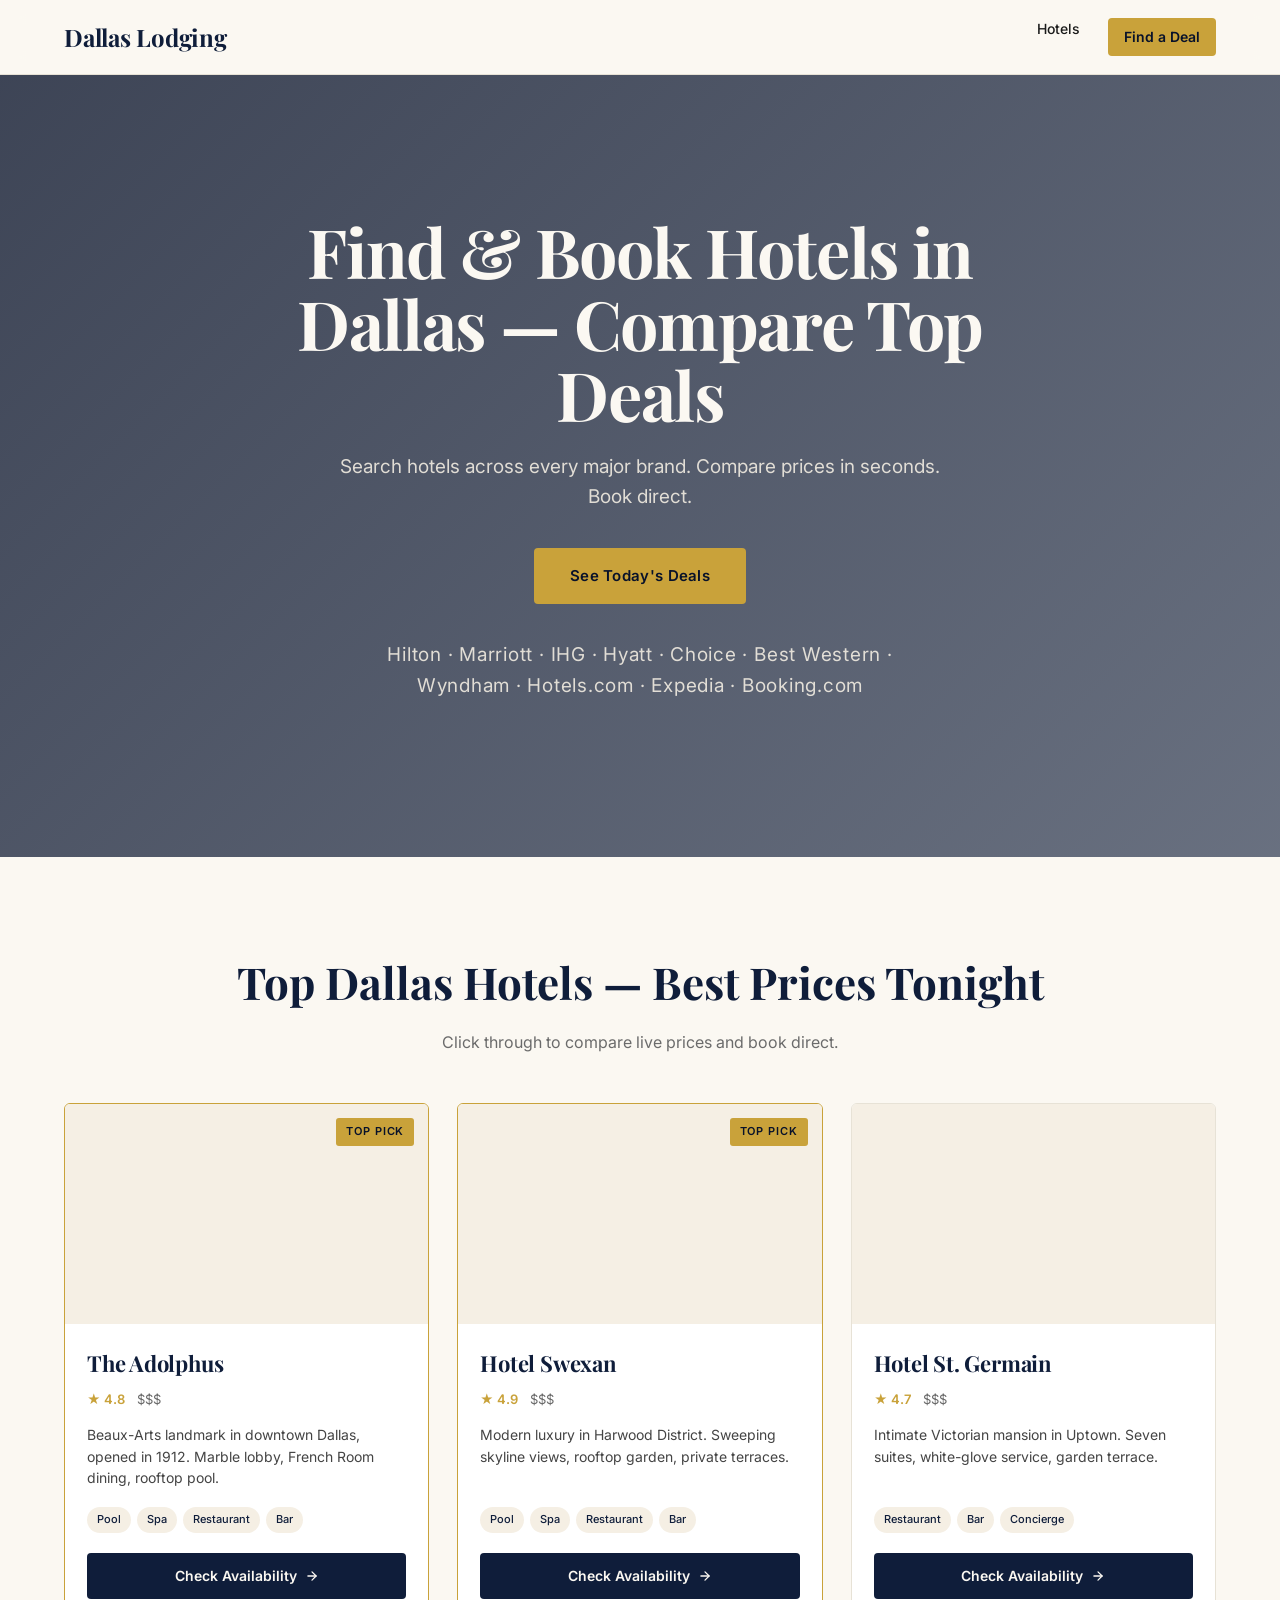
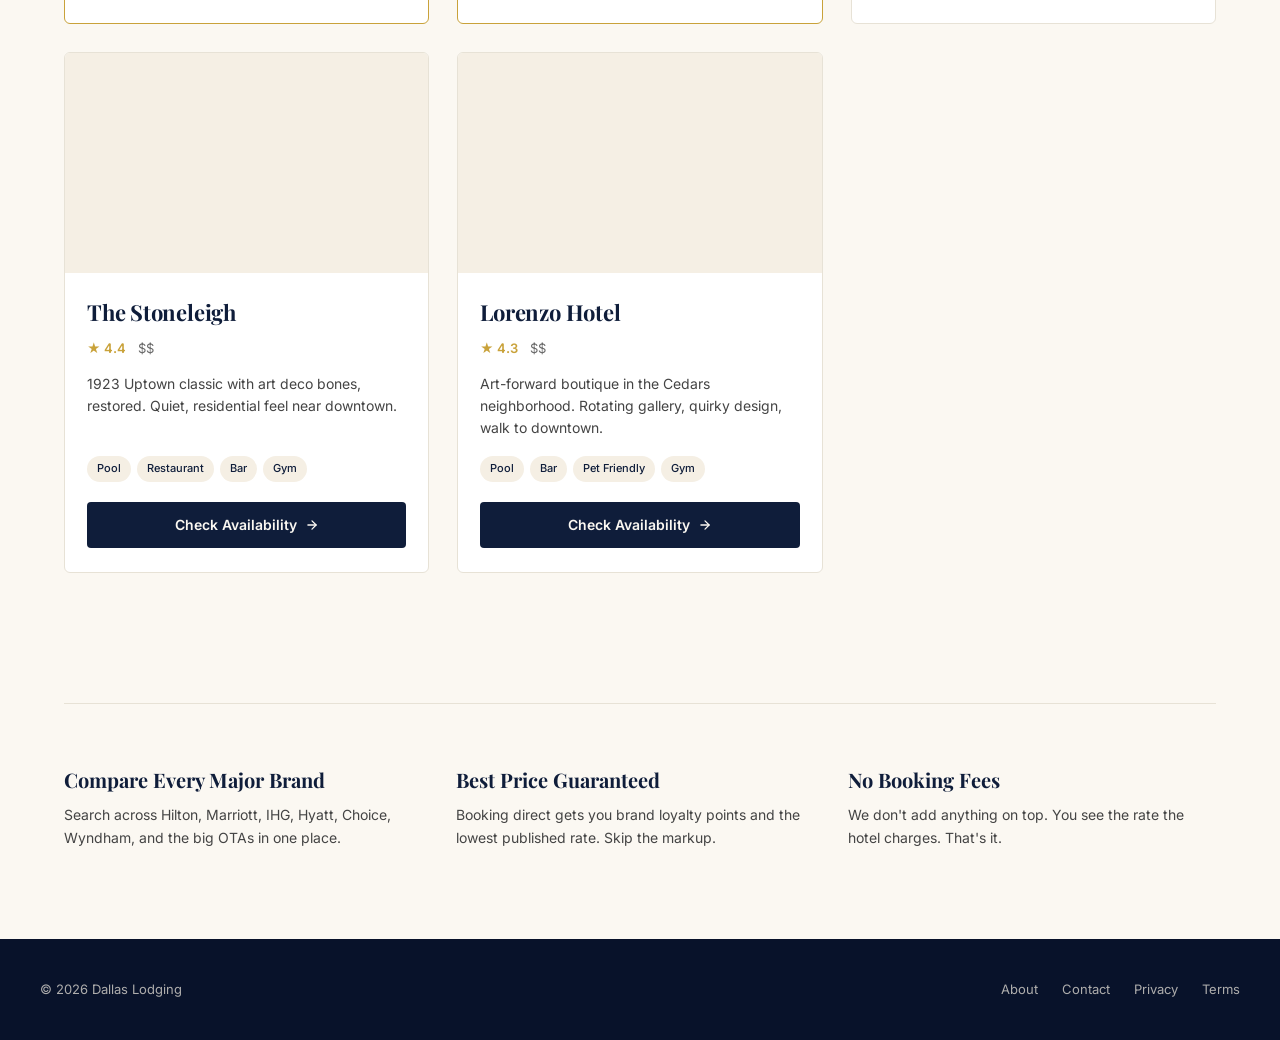
==== index.html @ 2beefe43 "Initial: dallaslodging.com static site" ====
<!DOCTYPE html>
<html lang="en">
<head>
<meta charset="UTF-8" />
<meta name="viewport" content="width=device-width, initial-scale=1.0" />
<title>Dallas Hotels — Compare Prices & Book | DallasLodging.com</title>
<meta name="description" content="Find the best hotel deals in Dallas, TX. Compare prices across Hilton, Marriott, IHG, Hotels.com, Expedia, Booking.com and more. Book direct, save more." />
<link rel="preconnect" href="https://fonts.googleapis.com" />
<link rel="preconnect" href="https://fonts.gstatic.com" crossorigin />
<link href="https://fonts.googleapis.com/css2?family=Playfair+Display:wght@500;700&family=Inter:wght@400;500;600&display=swap" rel="stylesheet" />
<link rel="stylesheet" href="/style.css" />
</head>
<body>
<header class="nav">
  <div class="nav-inner">
    <a href="/" class="brand">Dallas Lodging</a>
    <nav>
      <a href="/#hotels">Hotels</a>
      <a href="/#hotels" class="nav-cta">Find a Deal</a>
    </nav>
  </div>
</header>
<section class="hero">
  <div class="hero-inner">
    <h1>Find & Book Hotels in Dallas — Compare Top Deals</h1>
    <p>Search hotels across every major brand. Compare prices in seconds. Book direct.</p>
    <a href="#hotels" class="cta">See Today's Deals</a>
    <p class="hero-trust">Hilton · Marriott · IHG · Hyatt · Choice · Best Western · Wyndham · Hotels.com · Expedia · Booking.com</p>
  </div>
</section>
<main>
  <section class="featured" id="hotels">
    <div class="section-head">
      <h2>Top Dallas Hotels — Best Prices Tonight</h2>
      <p>Click through to compare live prices and book direct.</p>
    </div>
    <div class="hotel-grid"><article class="hotel-card premium">
  <div class="hotel-img" style="background-image:url('https://images.unsplash.com/photo-1566073771259-6a8506099945?w=800')"><div class="tier-badge">Top Pick</div></div>
  <div class="hotel-body">
    <h3 class="hotel-name">The Adolphus</h3>
    <div class="hotel-meta">
      <span class="stars">★ 4.8</span>
      <span>$$$</span>
    </div>
    <p class="hotel-desc">Beaux-Arts landmark in downtown Dallas, opened in 1912. Marble lobby, French Room dining, rooftop pool.</p>
    <div class="amenities"><span class="amenity">Pool</span><span class="amenity">Spa</span><span class="amenity">Restaurant</span><span class="amenity">Bar</span></div>
    <a class="hotel-cta" href="https://www.booking.com/searchresults.html?ss=The+Adolphus+1321+Commerce+St+Dallas+TX+75202&aid=AFFILIATE_ID_PENDING" target="_blank" rel="noopener nofollow sponsored">Check Availability <svg viewBox="0 0 24 24" fill="none" stroke="currentColor" stroke-width="2.2" stroke-linecap="round" stroke-linejoin="round" width="14" height="14"><line x1="5" y1="12" x2="19" y2="12"/><polyline points="12 5 19 12 12 19"/></svg></a>
  </div>
</article>
<article class="hotel-card premium">
  <div class="hotel-img" style="background-image:url('https://images.unsplash.com/photo-1551882547-ff40c63fe5fa?w=800')"><div class="tier-badge">Top Pick</div></div>
  <div class="hotel-body">
    <h3 class="hotel-name">Hotel Swexan</h3>
    <div class="hotel-meta">
      <span class="stars">★ 4.9</span>
      <span>$$$</span>
    </div>
    <p class="hotel-desc">Modern luxury in Harwood District. Sweeping skyline views, rooftop garden, private terraces.</p>
    <div class="amenities"><span class="amenity">Pool</span><span class="amenity">Spa</span><span class="amenity">Restaurant</span><span class="amenity">Bar</span></div>
    <a class="hotel-cta" href="https://www.booking.com/searchresults.html?ss=Hotel+Swexan+2575+McKinnon+St+Dallas+TX+75201&aid=AFFILIATE_ID_PENDING" target="_blank" rel="noopener nofollow sponsored">Check Availability <svg viewBox="0 0 24 24" fill="none" stroke="currentColor" stroke-width="2.2" stroke-linecap="round" stroke-linejoin="round" width="14" height="14"><line x1="5" y1="12" x2="19" y2="12"/><polyline points="12 5 19 12 12 19"/></svg></a>
  </div>
</article>
<article class="hotel-card ">
  <div class="hotel-img" style="background-image:url('https://images.unsplash.com/photo-1571896349842-33c89424de2d?w=800')"></div>
  <div class="hotel-body">
    <h3 class="hotel-name">Hotel St. Germain</h3>
    <div class="hotel-meta">
      <span class="stars">★ 4.7</span>
      <span>$$$</span>
    </div>
    <p class="hotel-desc">Intimate Victorian mansion in Uptown. Seven suites, white-glove service, garden terrace.</p>
    <div class="amenities"><span class="amenity">Restaurant</span><span class="amenity">Bar</span><span class="amenity">Concierge</span></div>
    <a class="hotel-cta" href="https://www.booking.com/searchresults.html?ss=Hotel+St.+Germain+2516+Maple+Ave+Dallas+TX+75201&aid=AFFILIATE_ID_PENDING" target="_blank" rel="noopener nofollow sponsored">Check Availability <svg viewBox="0 0 24 24" fill="none" stroke="currentColor" stroke-width="2.2" stroke-linecap="round" stroke-linejoin="round" width="14" height="14"><line x1="5" y1="12" x2="19" y2="12"/><polyline points="12 5 19 12 12 19"/></svg></a>
  </div>
</article>
<article class="hotel-card ">
  <div class="hotel-img" style="background-image:url('https://images.unsplash.com/photo-1582719508461-905c673771fd?w=800')"></div>
  <div class="hotel-body">
    <h3 class="hotel-name">The Stoneleigh</h3>
    <div class="hotel-meta">
      <span class="stars">★ 4.4</span>
      <span>$$</span>
    </div>
    <p class="hotel-desc">1923 Uptown classic with art deco bones, restored. Quiet, residential feel near downtown.</p>
    <div class="amenities"><span class="amenity">Pool</span><span class="amenity">Restaurant</span><span class="amenity">Bar</span><span class="amenity">Gym</span></div>
    <a class="hotel-cta" href="https://www.booking.com/searchresults.html?ss=The+Stoneleigh+2927+Maple+Ave+Dallas+TX+75201&aid=AFFILIATE_ID_PENDING" target="_blank" rel="noopener nofollow sponsored">Check Availability <svg viewBox="0 0 24 24" fill="none" stroke="currentColor" stroke-width="2.2" stroke-linecap="round" stroke-linejoin="round" width="14" height="14"><line x1="5" y1="12" x2="19" y2="12"/><polyline points="12 5 19 12 12 19"/></svg></a>
  </div>
</article>
<article class="hotel-card ">
  <div class="hotel-img" style="background-image:url('https://images.unsplash.com/photo-1611892440504-42a792e24d32?w=800')"></div>
  <div class="hotel-body">
    <h3 class="hotel-name">Lorenzo Hotel</h3>
    <div class="hotel-meta">
      <span class="stars">★ 4.3</span>
      <span>$$</span>
    </div>
    <p class="hotel-desc">Art-forward boutique in the Cedars neighborhood. Rotating gallery, quirky design, walk to downtown.</p>
    <div class="amenities"><span class="amenity">Pool</span><span class="amenity">Bar</span><span class="amenity">Pet Friendly</span><span class="amenity">Gym</span></div>
    <a class="hotel-cta" href="https://www.booking.com/searchresults.html?ss=Lorenzo+Hotel+1011+S+Akard+St+Dallas+TX+75215&aid=AFFILIATE_ID_PENDING" target="_blank" rel="noopener nofollow sponsored">Check Availability <svg viewBox="0 0 24 24" fill="none" stroke="currentColor" stroke-width="2.2" stroke-linecap="round" stroke-linejoin="round" width="14" height="14"><line x1="5" y1="12" x2="19" y2="12"/><polyline points="12 5 19 12 12 19"/></svg></a>
  </div>
</article></div>
  </section>
  <section class="why">
    <div class="why-grid">
      <div class="why-card"><h3>Compare Every Major Brand</h3><p>Search across Hilton, Marriott, IHG, Hyatt, Choice, Wyndham, and the big OTAs in one place.</p></div>
      <div class="why-card"><h3>Best Price Guaranteed</h3><p>Booking direct gets you brand loyalty points and the lowest published rate. Skip the markup.</p></div>
      <div class="why-card"><h3>No Booking Fees</h3><p>We don't add anything on top. You see the rate the hotel charges. That's it.</p></div>
    </div>
  </section>
</main>
<footer>
  <div class="footer-inner">
    <p>&copy; 2026 Dallas Lodging</p>
    <div class="footer-links">
      <a href="/about">About</a>
      <a href="/contact">Contact</a>
      <a href="/privacy">Privacy</a>
      <a href="/terms">Terms</a>
    </div>
  </div>
</footer>
</body></html>
---- style.css ----
:root {
  --navy: #0f1d3a;
  --navy-deep: #08122a;
  --sand: #f5efe4;
  --cream: #fbf8f2;
  --gold: #c9a23a;
  --gold-soft: #d9b658;
  --ink: #1a1a1a;
  --muted: #6b6b6b;
  --line: #e7e2d6;
}

* { box-sizing: border-box; margin: 0; padding: 0; }

html, body {
  font-family: 'Inter', -apple-system, BlinkMacSystemFont, sans-serif;
  color: var(--ink);
  background: var(--cream);
  line-height: 1.6;
  -webkit-font-smoothing: antialiased;
}

a { color: inherit; text-decoration: none; }

.nav {
  position: sticky;
  top: 0;
  z-index: 50;
  background: rgba(251, 248, 242, 0.85);
  backdrop-filter: saturate(160%) blur(12px);
  border-bottom: 1px solid var(--line);
}
.nav-inner {
  max-width: 1200px;
  margin: 0 auto;
  padding: 18px 24px;
  display: flex;
  justify-content: space-between;
  align-items: center;
}
.brand {
  font-family: 'Playfair Display', serif;
  font-size: 24px;
  font-weight: 700;
  color: var(--navy);
  letter-spacing: -0.01em;
}
.nav nav { display: flex; gap: 28px; font-size: 14px; font-weight: 500; }
.nav nav a { color: var(--ink); }
.nav nav a:hover { color: var(--navy); }

.hero {
  background:
    linear-gradient(135deg, rgba(8,18,42,0.78), rgba(15,29,58,0.62)),
    url('https://images.unsplash.com/photo-1564501049412-61c2a3083791?w=2000&q=80') center/cover;
  color: var(--cream);
  padding: 140px 24px 120px;
  text-align: center;
}
.hero-inner { max-width: 820px; margin: 0 auto; }
.hero h1 {
  font-family: 'Playfair Display', serif;
  font-size: clamp(38px, 6vw, 68px);
  font-weight: 700;
  line-height: 1.05;
  letter-spacing: -0.02em;
  margin-bottom: 22px;
}
.hero p {
  font-size: clamp(16px, 1.6vw, 19px);
  color: rgba(245, 239, 228, 0.88);
  margin-bottom: 36px;
  max-width: 600px;
  margin-left: auto;
  margin-right: auto;
}
.cta {
  display: inline-block;
  background: var(--gold);
  color: var(--navy-deep);
  font-weight: 600;
  font-size: 15px;
  letter-spacing: 0.02em;
  padding: 16px 36px;
  border-radius: 4px;
  transition: background 0.2s, transform 0.1s;
}
.cta:hover { background: var(--gold-soft); transform: translateY(-1px); }

.hero-trust {
  margin-top: 36px;
  font-size: 12px;
  color: rgba(245, 239, 228, 0.62);
  letter-spacing: 0.04em;
}

.nav-cta {
  background: var(--gold);
  color: var(--navy-deep) !important;
  padding: 8px 16px;
  border-radius: 4px;
  font-weight: 600;
}
.nav-cta:hover { background: var(--gold-soft); }

.why {
  padding: 30px 0 90px;
}
.why-grid {
  display: grid;
  grid-template-columns: repeat(auto-fit, minmax(260px, 1fr));
  gap: 24px;
  border-top: 1px solid var(--line);
  padding-top: 60px;
}
.why-card h3 {
  font-family: 'Playfair Display', serif;
  font-size: 20px;
  font-weight: 700;
  color: var(--navy);
  margin-bottom: 8px;
}
.why-card p { color: #444; font-size: 14px; line-height: 1.6; }

main { max-width: 1200px; margin: 0 auto; padding: 0 24px; }

.section-head { text-align: center; padding: 90px 0 48px; }
.section-head h2 {
  font-family: 'Playfair Display', serif;
  font-size: clamp(30px, 4vw, 44px);
  font-weight: 700;
  color: var(--navy);
  margin-bottom: 12px;
}
.section-head p { color: var(--muted); font-size: 16px; }

.hotel-grid {
  display: grid;
  grid-template-columns: repeat(auto-fill, minmax(320px, 1fr));
  gap: 28px;
  padding-bottom: 100px;
}

.hotel-card {
  background: #fff;
  border: 1px solid var(--line);
  border-radius: 6px;
  overflow: hidden;
  display: flex;
  flex-direction: column;
  transition: transform 0.2s, box-shadow 0.2s;
}
.hotel-card:hover {
  transform: translateY(-3px);
  box-shadow: 0 12px 28px rgba(15, 29, 58, 0.10);
}
.hotel-card.premium { border-color: var(--gold); border-width: 1.5px; }

.hotel-img {
  position: relative;
  width: 100%;
  height: 220px;
  background: var(--sand) center/cover;
}
.tier-badge {
  position: absolute;
  top: 14px;
  right: 14px;
  background: var(--gold);
  color: var(--navy-deep);
  font-size: 11px;
  font-weight: 600;
  text-transform: uppercase;
  letter-spacing: 0.08em;
  padding: 5px 10px;
  border-radius: 3px;
}

.hotel-body { padding: 22px 22px 24px; display: flex; flex-direction: column; flex: 1; }
.hotel-name {
  font-family: 'Playfair Display', serif;
  font-size: 22px;
  font-weight: 700;
  color: var(--navy);
  margin-bottom: 8px;
  letter-spacing: -0.01em;
}
.hotel-meta {
  display: flex;
  align-items: center;
  gap: 12px;
  color: var(--muted);
  font-size: 13px;
  margin-bottom: 14px;
}
.stars { color: var(--gold); font-weight: 600; }
.hotel-desc {
  color: #444;
  font-size: 14px;
  line-height: 1.55;
  margin-bottom: 18px;
  flex: 1;
}
.amenities {
  display: flex;
  flex-wrap: wrap;
  gap: 6px;
  margin-bottom: 20px;
}
.amenity {
  background: var(--sand);
  color: var(--navy);
  font-size: 11px;
  padding: 4px 10px;
  border-radius: 100px;
  font-weight: 500;
}
.hotel-cta {
  display: inline-flex;
  align-items: center;
  justify-content: center;
  gap: 8px;
  background: var(--navy);
  color: var(--cream);
  font-weight: 600;
  font-size: 14px;
  padding: 12px 18px;
  border-radius: 4px;
  transition: background 0.2s;
}
.hotel-cta:hover { background: var(--navy-deep); }
.hotel-cta svg { width: 14px; height: 14px; }

.empty {
  text-align: center;
  padding: 60px 0 120px;
  color: var(--muted);
}

footer {
  background: var(--navy-deep);
  color: rgba(245, 239, 228, 0.7);
  padding: 40px 24px;
  font-size: 13px;
}
.footer-inner {
  max-width: 1200px;
  margin: 0 auto;
  display: flex;
  justify-content: space-between;
  align-items: center;
  flex-wrap: wrap;
  gap: 16px;
}
.footer-links { display: flex; gap: 24px; }
.footer-links a:hover { color: var(--gold); }

.prose {
  max-width: 740px;
  margin: 0 auto;
  padding: 80px 24px 100px;
}
.prose h1 {
  font-family: 'Playfair Display', serif;
  font-size: clamp(36px, 5vw, 52px);
  font-weight: 700;
  color: var(--navy);
  letter-spacing: -0.02em;
  margin-bottom: 8px;
}
.prose h2 {
  font-family: 'Playfair Display', serif;
  font-size: 24px;
  font-weight: 700;
  color: var(--navy);
  margin-top: 36px;
  margin-bottom: 12px;
}
.prose h3 {
  font-size: 18px;
  font-weight: 600;
  color: var(--navy);
  margin-bottom: 8px;
}
.prose p { margin-bottom: 16px; color: #2a2a2a; font-size: 16px; }
.prose .lead { font-size: 19px; color: #444; margin-bottom: 24px; }
.prose .muted { color: var(--muted); font-size: 14px; margin-bottom: 28px; }
.prose ul { margin: 0 0 16px 22px; }
.prose li { margin-bottom: 6px; color: #2a2a2a; }
.prose a { color: var(--navy); text-decoration: underline; text-underline-offset: 3px; }
.prose a:hover { color: var(--gold); }
.prose .back { margin-top: 48px; font-weight: 500; }
.prose .back a { text-decoration: none; }

.tiers {
  display: grid;
  grid-template-columns: repeat(auto-fit, minmax(260px, 1fr));
  gap: 20px;
  margin: 28px 0 36px;
}
.tier-card {
  background: #fff;
  border: 1px solid var(--line);
  border-radius: 6px;
  padding: 28px 24px 24px;
  position: relative;
}
.tier-card.featured { border-color: var(--gold); border-width: 1.5px; }
.tier-flag {
  position: absolute;
  top: -12px;
  right: 16px;
  background: var(--gold);
  color: var(--navy-deep);
  font-size: 11px;
  font-weight: 600;
  text-transform: uppercase;
  letter-spacing: 0.08em;
  padding: 5px 10px;
  border-radius: 3px;
}
.tier-card .price {
  font-family: 'Playfair Display', serif;
  font-size: 36px;
  color: var(--navy);
  margin: 8px 0 16px;
}
.tier-card .price span { font-family: 'Inter', sans-serif; font-size: 14px; color: var(--muted); }
.tier-card ul { list-style: none; margin: 0; padding: 0; }
.tier-card li { padding: 6px 0; font-size: 14px; border-bottom: 1px solid var(--line); }
.tier-card li:last-child { border-bottom: none; }

@media (max-width: 600px) {
  .hero { padding: 100px 20px 80px; }
  .nav nav { gap: 16px; }
  .section-head { padding: 60px 0 32px; }
  .prose { padding: 60px 20px 80px; }
}
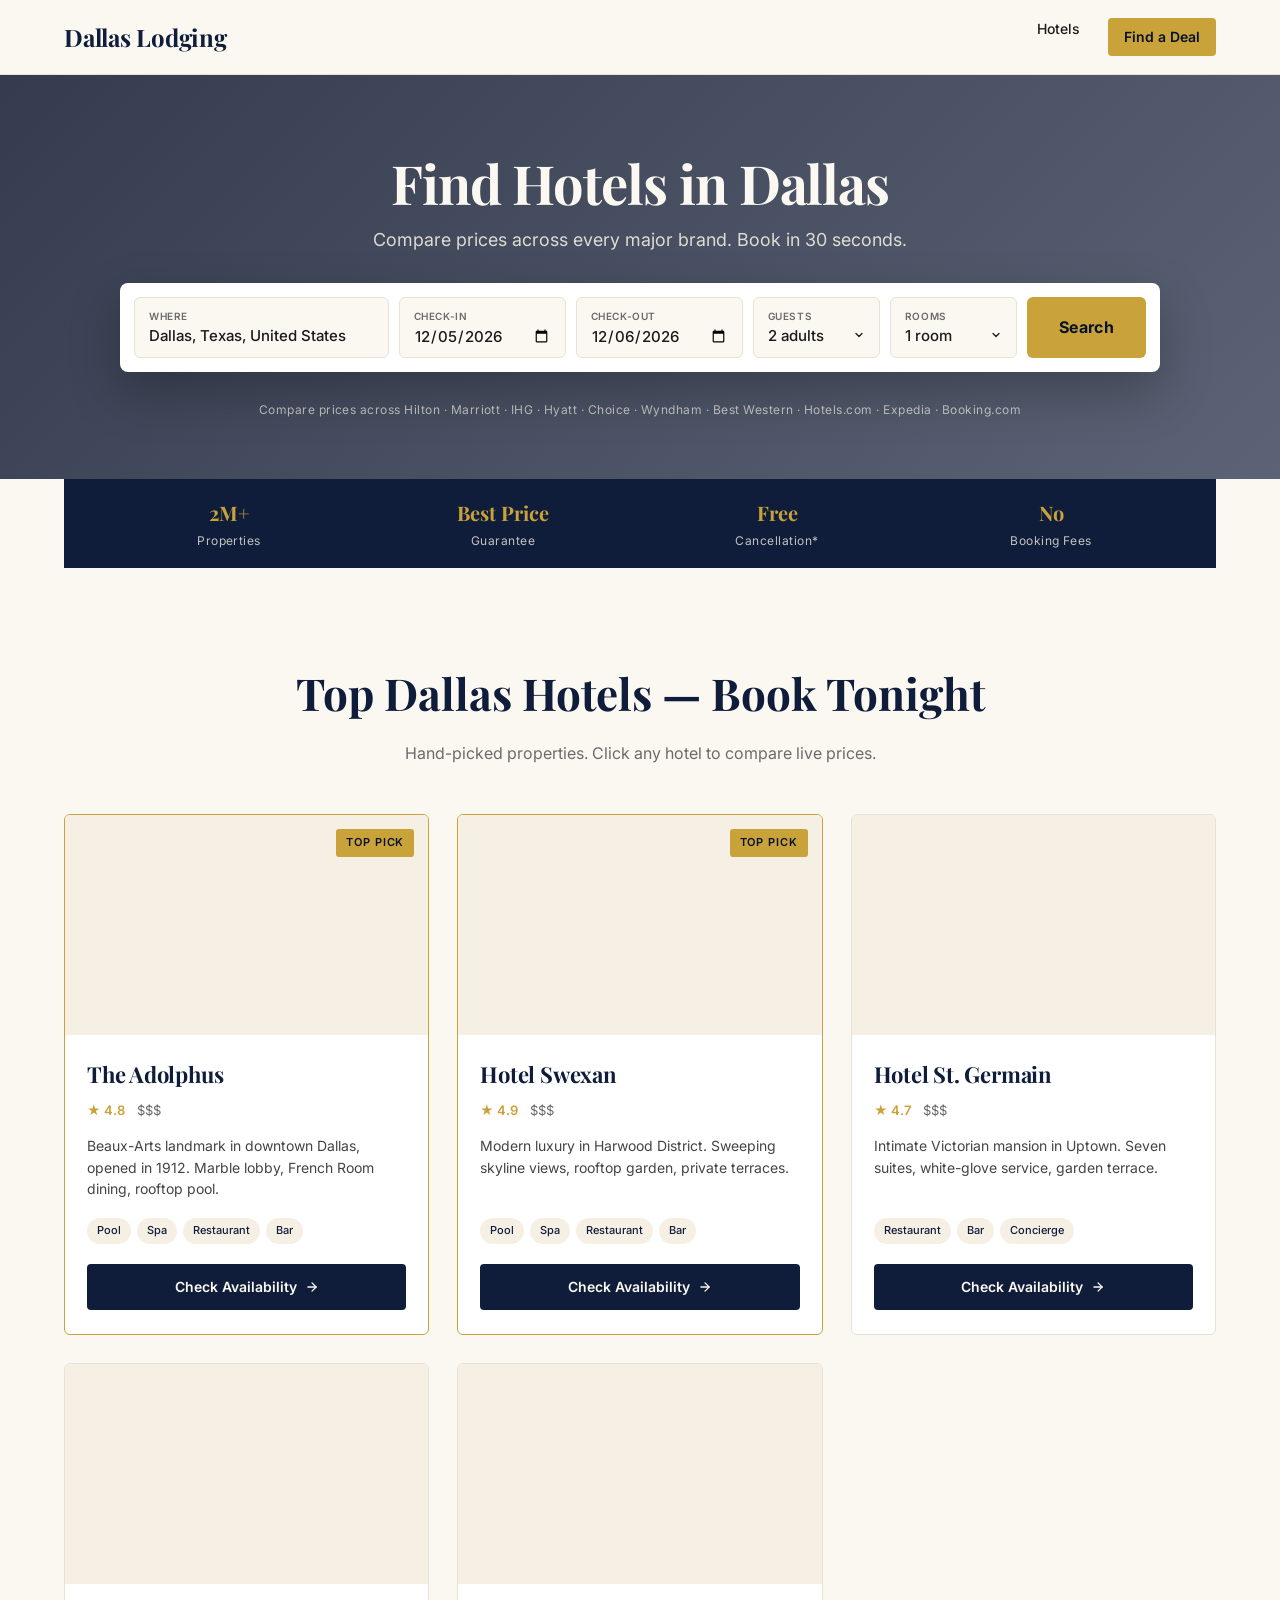
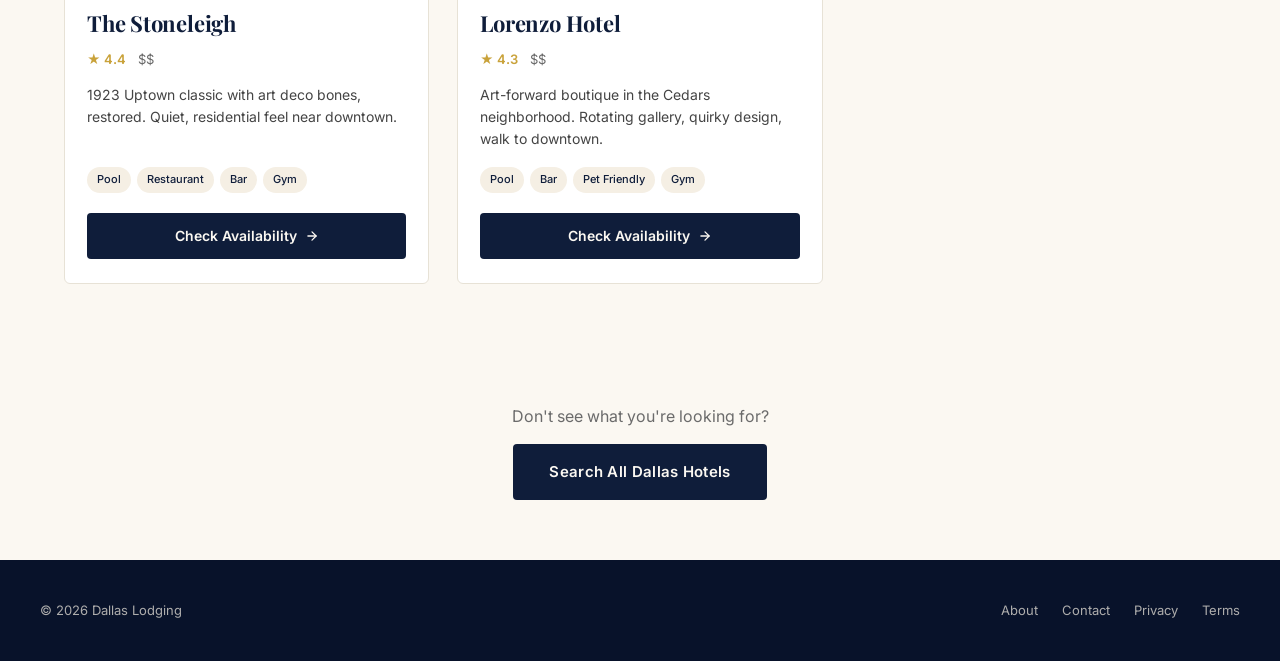
==== commit 224c0de0: "Add search form above the fold + value strip" ====
--- a/index.html
+++ b/index.html
@@ -22,17 +22,63 @@
 </header>
 <section class="hero">
   <div class="hero-inner">
-    <h1>Find & Book Hotels in Dallas — Compare Top Deals</h1>
-    <p>Search hotels across every major brand. Compare prices in seconds. Book direct.</p>
-    <a href="#hotels" class="cta">See Today's Deals</a>
-    <p class="hero-trust">Hilton · Marriott · IHG · Hyatt · Choice · Best Western · Wyndham · Hotels.com · Expedia · Booking.com</p>
+    <h1>Find Hotels in Dallas</h1>
+    <p class="hero-sub">Compare prices across every major brand. Book in 30 seconds.</p>
+    <form class="search-form" id="search-form" action="https://www.booking.com/searchresults.html" method="get" target="_blank">
+      <div class="search-row">
+        <label class="search-field">
+          <span class="search-label">Where</span>
+          <input type="text" name="ss" value="Dallas, Texas, United States" required autocomplete="off" />
+        </label>
+        <label class="search-field">
+          <span class="search-label">Check-in</span>
+          <input type="date" name="checkin" id="checkin" required />
+        </label>
+        <label class="search-field">
+          <span class="search-label">Check-out</span>
+          <input type="date" name="checkout" id="checkout" required />
+        </label>
+        <label class="search-field search-field-narrow">
+          <span class="search-label">Guests</span>
+          <select name="group_adults">
+            <option value="1">1 adult</option>
+            <option value="2" selected>2 adults</option>
+            <option value="3">3 adults</option>
+            <option value="4">4 adults</option>
+            <option value="5">5 adults</option>
+            <option value="6">6 adults</option>
+          </select>
+        </label>
+        <label class="search-field search-field-narrow">
+          <span class="search-label">Rooms</span>
+          <select name="no_rooms">
+            <option value="1" selected>1 room</option>
+            <option value="2">2 rooms</option>
+            <option value="3">3 rooms</option>
+            <option value="4">4 rooms</option>
+          </select>
+        </label>
+        <button type="submit" class="search-btn">Search</button>
+      </div>
+      <input type="hidden" name="group_children" value="0" />
+      <input type="hidden" name="aid" value="AFFILIATE_ID_PENDING" />
+    </form>
+    <p class="hero-trust">Compare prices across Hilton · Marriott · IHG · Hyatt · Choice · Wyndham · Best Western · Hotels.com · Expedia · Booking.com</p>
   </div>
 </section>
 <main>
+  <section class="value-strip">
+    <div class="value-strip-inner">
+      <div class="value-item"><span class="value-num">2M+</span><span>Properties</span></div>
+      <div class="value-item"><span class="value-num">Best Price</span><span>Guarantee</span></div>
+      <div class="value-item"><span class="value-num">Free</span><span>Cancellation*</span></div>
+      <div class="value-item"><span class="value-num">No</span><span>Booking Fees</span></div>
+    </div>
+  </section>
   <section class="featured" id="hotels">
     <div class="section-head">
-      <h2>Top Dallas Hotels — Best Prices Tonight</h2>
-      <p>Click through to compare live prices and book direct.</p>
+      <h2>Top Dallas Hotels — Book Tonight</h2>
+      <p>Hand-picked properties. Click any hotel to compare live prices.</p>
     </div>
     <div class="hotel-grid"><article class="hotel-card premium">
   <div class="hotel-img" style="background-image:url('https://images.unsplash.com/photo-1566073771259-6a8506099945?w=800')"><div class="tier-badge">Top Pick</div></div>
@@ -99,15 +145,32 @@
     <a class="hotel-cta" href="https://www.booking.com/searchresults.html?ss=Lorenzo+Hotel+1011+S+Akard+St+Dallas+TX+75215&aid=AFFILIATE_ID_PENDING" target="_blank" rel="noopener nofollow sponsored">Check Availability <svg viewBox="0 0 24 24" fill="none" stroke="currentColor" stroke-width="2.2" stroke-linecap="round" stroke-linejoin="round" width="14" height="14"><line x1="5" y1="12" x2="19" y2="12"/><polyline points="12 5 19 12 12 19"/></svg></a>
   </div>
 </article></div>
-  </section>
-  <section class="why">
-    <div class="why-grid">
-      <div class="why-card"><h3>Compare Every Major Brand</h3><p>Search across Hilton, Marriott, IHG, Hyatt, Choice, Wyndham, and the big OTAs in one place.</p></div>
-      <div class="why-card"><h3>Best Price Guaranteed</h3><p>Booking direct gets you brand loyalty points and the lowest published rate. Skip the markup.</p></div>
-      <div class="why-card"><h3>No Booking Fees</h3><p>We don't add anything on top. You see the rate the hotel charges. That's it.</p></div>
+    <div class="below-grid-cta">
+      <p>Don't see what you're looking for?</p>
+      <a href="#search-form" class="cta cta-secondary" onclick="document.getElementById('search-form').scrollIntoView({behavior:'smooth',block:'center'});document.querySelector('input[name=ss]').focus();return false;">Search All Dallas Hotels</a>
     </div>
   </section>
 </main>
+<script>
+  (function () {
+    const pad = (n) => String(n).padStart(2, '0');
+    const fmt = (d) => d.getFullYear() + '-' + pad(d.getMonth() + 1) + '-' + pad(d.getDate());
+    const today = new Date();
+    const tomorrow = new Date(today.getTime() + 86400000);
+    const ci = document.getElementById('checkin');
+    const co = document.getElementById('checkout');
+    ci.value = fmt(today);
+    ci.min = fmt(today);
+    co.value = fmt(tomorrow);
+    co.min = fmt(tomorrow);
+    ci.addEventListener('change', () => {
+      const next = new Date(ci.value);
+      next.setDate(next.getDate() + 1);
+      co.min = fmt(next);
+      if (new Date(co.value) <= new Date(ci.value)) co.value = fmt(next);
+    });
+  })();
+</script>
 <footer>
   <div class="footer-inner">
     <p>&copy; 2026 Dallas Lodging</p>
--- a/style.css
+++ b/style.css
@@ -51,29 +51,104 @@
 
 .hero {
   background:
-    linear-gradient(135deg, rgba(8,18,42,0.78), rgba(15,29,58,0.62)),
+    linear-gradient(135deg, rgba(8,18,42,0.82), rgba(15,29,58,0.68)),
     url('https://images.unsplash.com/photo-1564501049412-61c2a3083791?w=2000&q=80') center/cover;
   color: var(--cream);
-  padding: 140px 24px 120px;
+  padding: 80px 24px 60px;
   text-align: center;
 }
-.hero-inner { max-width: 820px; margin: 0 auto; }
+.hero-inner { max-width: 1080px; margin: 0 auto; }
 .hero h1 {
   font-family: 'Playfair Display', serif;
-  font-size: clamp(38px, 6vw, 68px);
+  font-size: clamp(34px, 5vw, 54px);
   font-weight: 700;
   line-height: 1.05;
   letter-spacing: -0.02em;
-  margin-bottom: 22px;
-}
-.hero p {
-  font-size: clamp(16px, 1.6vw, 19px);
+  margin-bottom: 14px;
+}
+.hero-sub {
+  font-size: clamp(15px, 1.4vw, 18px);
   color: rgba(245, 239, 228, 0.88);
-  margin-bottom: 36px;
+  margin-bottom: 28px;
   max-width: 600px;
   margin-left: auto;
   margin-right: auto;
 }
+
+.search-form {
+  background: #fff;
+  border-radius: 8px;
+  padding: 14px;
+  box-shadow: 0 20px 50px rgba(0,0,0,0.25);
+  text-align: left;
+  max-width: 1040px;
+  margin: 0 auto;
+}
+.search-row {
+  display: grid;
+  grid-template-columns: 2fr 1.2fr 1.2fr 1fr 1fr auto;
+  gap: 10px;
+  align-items: stretch;
+}
+.search-field {
+  display: flex;
+  flex-direction: column;
+  background: var(--cream);
+  border: 1px solid var(--line);
+  border-radius: 6px;
+  padding: 10px 14px;
+  cursor: text;
+  transition: border-color 0.15s;
+}
+.search-field:focus-within {
+  border-color: var(--navy);
+  background: #fff;
+}
+.search-label {
+  font-size: 10px;
+  font-weight: 600;
+  text-transform: uppercase;
+  letter-spacing: 0.06em;
+  color: var(--muted);
+  margin-bottom: 2px;
+}
+.search-field input,
+.search-field select {
+  border: 0;
+  background: transparent;
+  font-size: 15px;
+  font-family: inherit;
+  color: var(--ink);
+  padding: 0;
+  width: 100%;
+  outline: none;
+  appearance: none;
+  -webkit-appearance: none;
+  font-weight: 500;
+}
+.search-field select {
+  cursor: pointer;
+  background-image: url("data:image/svg+xml,%3Csvg xmlns='http://www.w3.org/2000/svg' width='12' height='12' viewBox='0 0 24 24' fill='none' stroke='%231a1a1a' stroke-width='2.5' stroke-linecap='round' stroke-linejoin='round'%3E%3Cpolyline points='6 9 12 15 18 9'%3E%3C/polyline%3E%3C/svg%3E");
+  background-repeat: no-repeat;
+  background-position: right 0 center;
+  padding-right: 18px;
+}
+.search-btn {
+  background: var(--gold);
+  color: var(--navy-deep);
+  border: 0;
+  border-radius: 6px;
+  font-family: inherit;
+  font-weight: 700;
+  font-size: 16px;
+  letter-spacing: 0.02em;
+  padding: 0 32px;
+  cursor: pointer;
+  transition: background 0.15s, transform 0.1s;
+  white-space: nowrap;
+}
+.search-btn:hover { background: var(--gold-soft); }
+.search-btn:active { transform: scale(0.98); }
 .cta {
   display: inline-block;
   background: var(--gold);
@@ -88,11 +163,55 @@
 .cta:hover { background: var(--gold-soft); transform: translateY(-1px); }
 
 .hero-trust {
-  margin-top: 36px;
+  margin-top: 28px;
   font-size: 12px;
-  color: rgba(245, 239, 228, 0.62);
+  color: rgba(245, 239, 228, 0.65);
   letter-spacing: 0.04em;
 }
+
+.value-strip {
+  background: var(--navy);
+  color: var(--cream);
+  padding: 18px 24px;
+}
+.value-strip-inner {
+  max-width: 1080px;
+  margin: 0 auto;
+  display: grid;
+  grid-template-columns: repeat(4, 1fr);
+  gap: 16px;
+  text-align: center;
+}
+.value-item {
+  display: flex;
+  flex-direction: column;
+  gap: 2px;
+}
+.value-num {
+  font-family: 'Playfair Display', serif;
+  font-size: 20px;
+  font-weight: 700;
+  color: var(--gold);
+}
+.value-item span:last-child {
+  font-size: 12px;
+  letter-spacing: 0.04em;
+  color: rgba(245, 239, 228, 0.78);
+}
+
+.below-grid-cta {
+  text-align: center;
+  padding: 20px 0 60px;
+}
+.below-grid-cta p {
+  color: var(--muted);
+  margin-bottom: 14px;
+}
+.cta-secondary {
+  background: var(--navy);
+  color: var(--cream);
+}
+.cta-secondary:hover { background: var(--navy-deep); }
 
 .nav-cta {
   background: var(--gold);
@@ -330,8 +449,23 @@
 .tier-card li { padding: 6px 0; font-size: 14px; border-bottom: 1px solid var(--line); }
 .tier-card li:last-child { border-bottom: none; }
 
+@media (max-width: 900px) {
+  .search-row {
+    grid-template-columns: 1fr 1fr;
+  }
+  .search-row > .search-field:first-child {
+    grid-column: 1 / -1;
+  }
+  .search-btn {
+    grid-column: 1 / -1;
+    padding: 16px 32px;
+  }
+  .value-strip-inner { grid-template-columns: repeat(2, 1fr); }
+}
+
 @media (max-width: 600px) {
-  .hero { padding: 100px 20px 80px; }
+  .hero { padding: 60px 16px 40px; }
+  .hero h1 { font-size: 30px; }
   .nav nav { gap: 16px; }
   .section-head { padding: 60px 0 32px; }
   .prose { padding: 60px 20px 80px; }
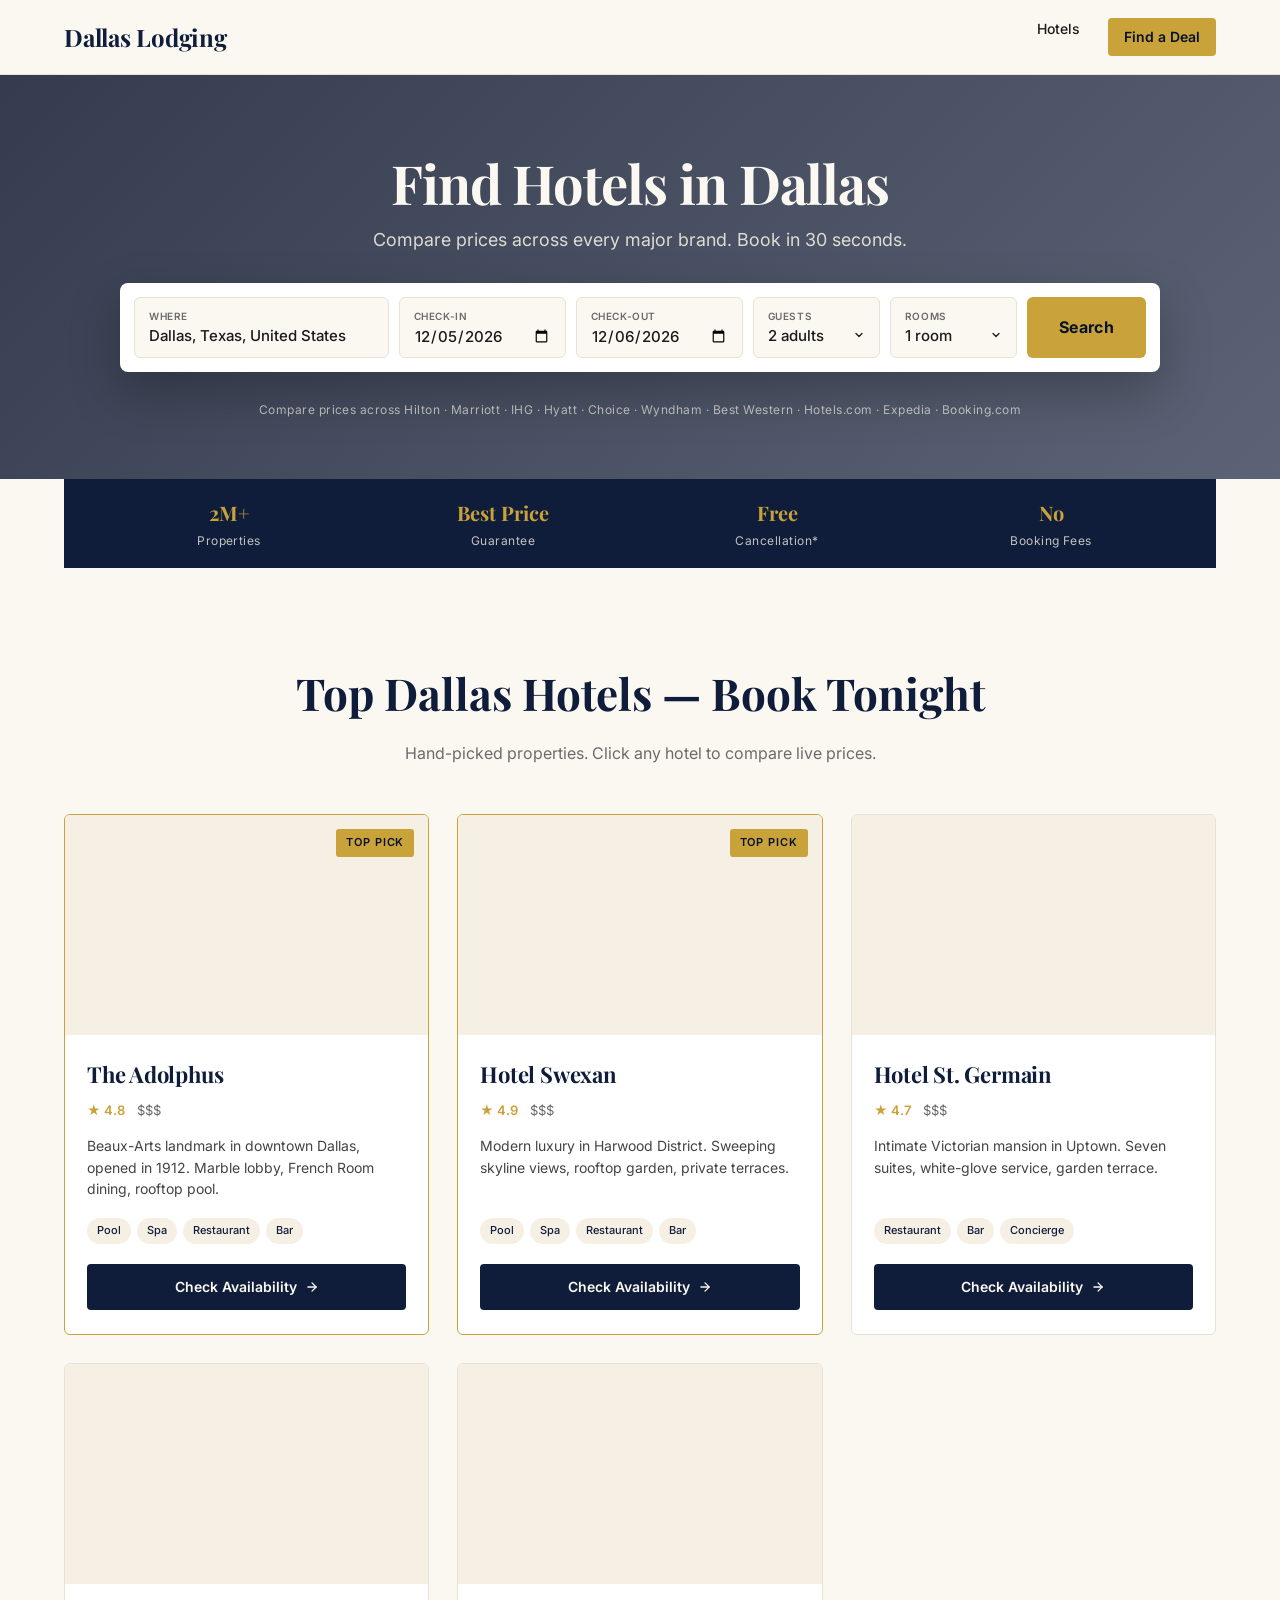
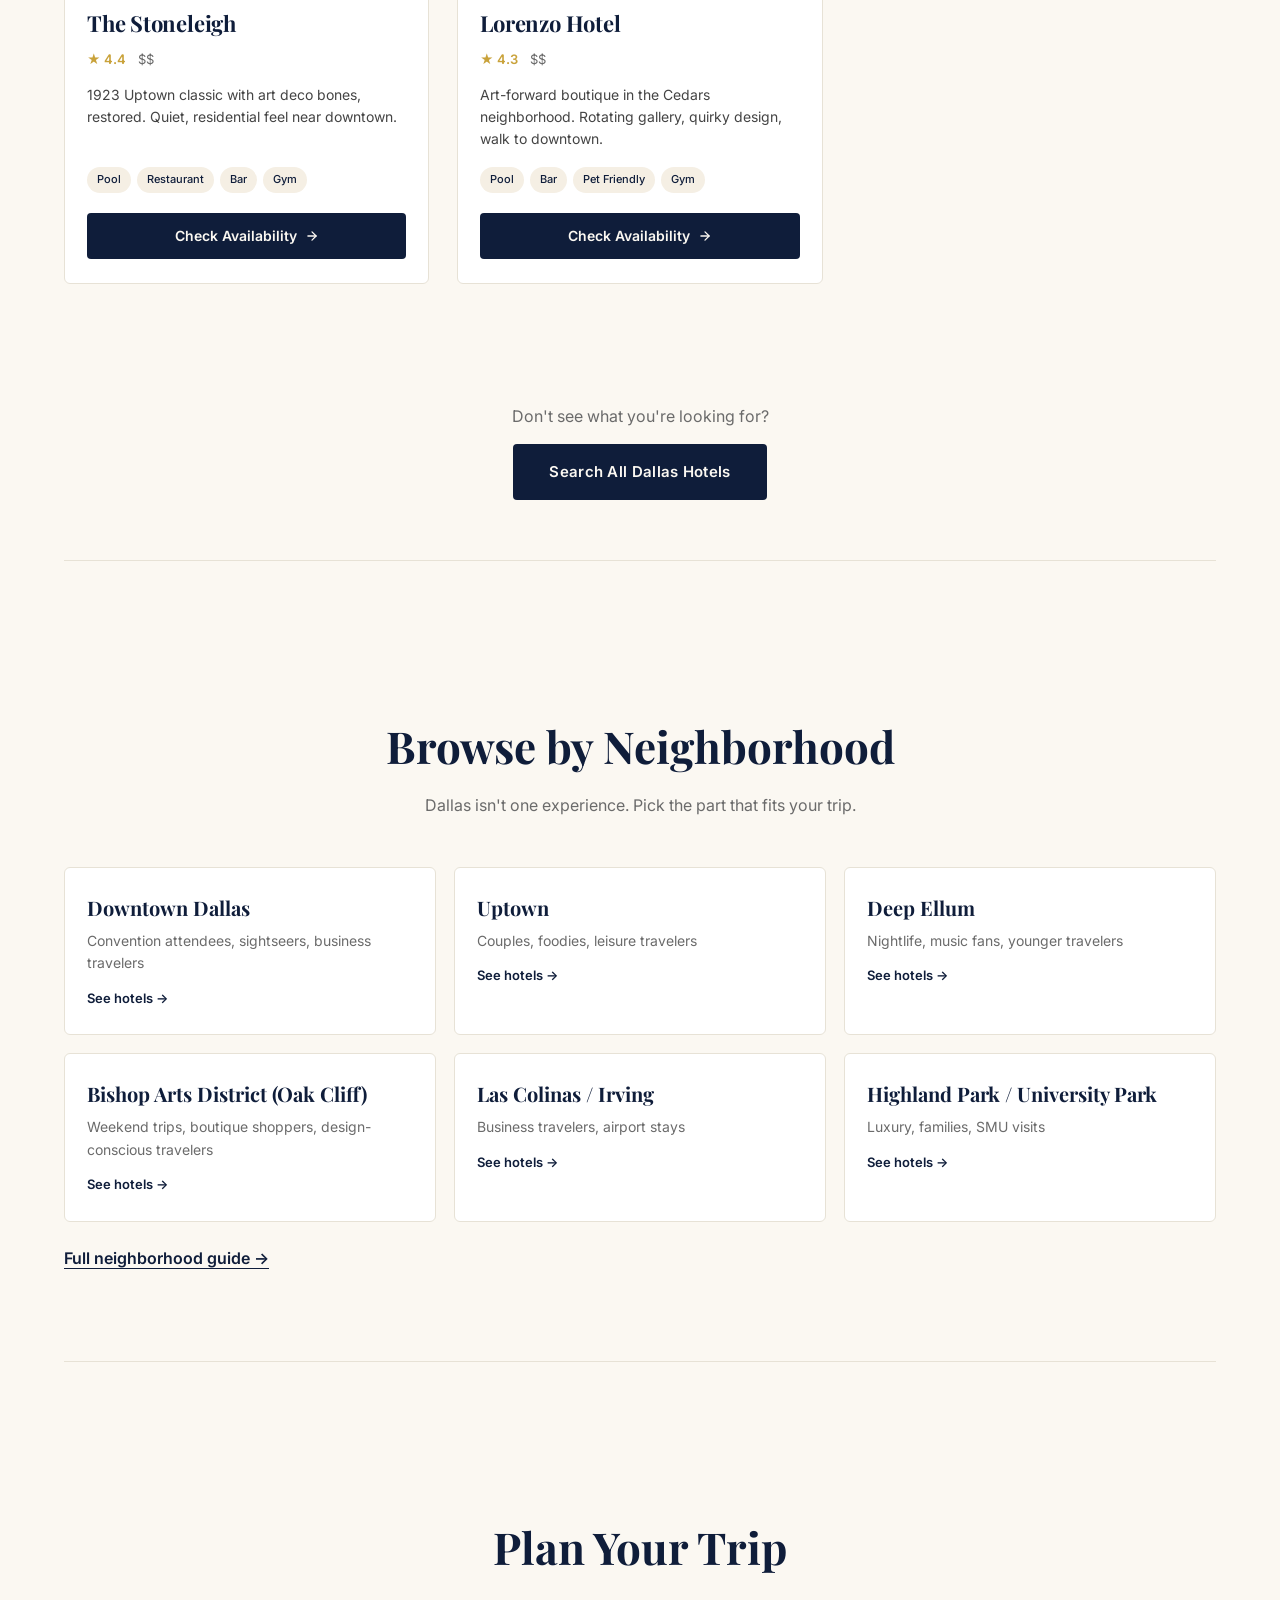
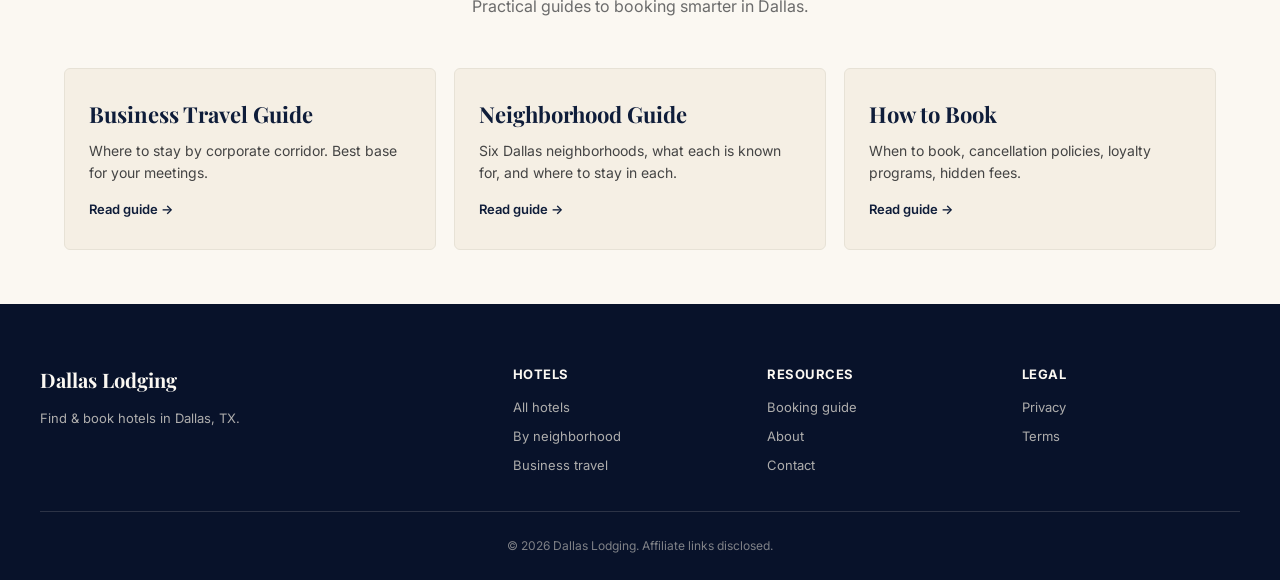
==== commit 528e1a4f: "Add neighborhoods, business travel, booking guide pages" ====
--- a/index.html
+++ b/index.html
@@ -8,15 +8,15 @@
 <link rel="preconnect" href="https://fonts.googleapis.com" />
 <link rel="preconnect" href="https://fonts.gstatic.com" crossorigin />
 <link href="https://fonts.googleapis.com/css2?family=Playfair+Display:wght@500;700&family=Inter:wght@400;500;600&display=swap" rel="stylesheet" />
-<link rel="stylesheet" href="/style.css" />
+<link rel="stylesheet" href="style.css" />
 </head>
 <body>
 <header class="nav">
   <div class="nav-inner">
-    <a href="/" class="brand">Dallas Lodging</a>
+    <a href="index.html" class="brand">Dallas Lodging</a>
     <nav>
-      <a href="/#hotels">Hotels</a>
-      <a href="/#hotels" class="nav-cta">Find a Deal</a>
+      <a href="index.html#hotels">Hotels</a>
+      <a href="index.html#hotels" class="nav-cta">Find a Deal</a>
     </nav>
   </div>
 </header>
@@ -148,6 +148,65 @@
     <div class="below-grid-cta">
       <p>Don't see what you're looking for?</p>
       <a href="#search-form" class="cta cta-secondary" onclick="document.getElementById('search-form').scrollIntoView({behavior:'smooth',block:'center'});document.querySelector('input[name=ss]').focus();return false;">Search All Dallas Hotels</a>
+    </div>
+  </section>
+
+  <section class="browse-section" id="neighborhoods">
+    <div class="section-head">
+      <h2>Browse by Neighborhood</h2>
+      <p>Dallas isn't one experience. Pick the part that fits your trip.</p>
+    </div>
+    <div class="hood-grid">
+      <a class="hood-tile" href="https://www.booking.com/searchresults.html?ss=Downtown%20Dallas%2C%20Texas&aid=AFFILIATE_ID_PENDING" target="_blank" rel="noopener nofollow sponsored">
+        <h3>Downtown Dallas</h3>
+        <p>Convention attendees, sightseers, business travelers</p>
+        <span class="hood-link">See hotels &rarr;</span>
+      </a><a class="hood-tile" href="https://www.booking.com/searchresults.html?ss=Uptown%20Dallas%2C%20Texas&aid=AFFILIATE_ID_PENDING" target="_blank" rel="noopener nofollow sponsored">
+        <h3>Uptown</h3>
+        <p>Couples, foodies, leisure travelers</p>
+        <span class="hood-link">See hotels &rarr;</span>
+      </a><a class="hood-tile" href="https://www.booking.com/searchresults.html?ss=Deep%20Ellum%2C%20Dallas%2C%20Texas&aid=AFFILIATE_ID_PENDING" target="_blank" rel="noopener nofollow sponsored">
+        <h3>Deep Ellum</h3>
+        <p>Nightlife, music fans, younger travelers</p>
+        <span class="hood-link">See hotels &rarr;</span>
+      </a><a class="hood-tile" href="https://www.booking.com/searchresults.html?ss=Bishop%20Arts%20District%2C%20Dallas%2C%20Texas&aid=AFFILIATE_ID_PENDING" target="_blank" rel="noopener nofollow sponsored">
+        <h3>Bishop Arts District (Oak Cliff)</h3>
+        <p>Weekend trips, boutique shoppers, design-conscious travelers</p>
+        <span class="hood-link">See hotels &rarr;</span>
+      </a><a class="hood-tile" href="https://www.booking.com/searchresults.html?ss=Las%20Colinas%2C%20Irving%2C%20Texas&aid=AFFILIATE_ID_PENDING" target="_blank" rel="noopener nofollow sponsored">
+        <h3>Las Colinas / Irving</h3>
+        <p>Business travelers, airport stays</p>
+        <span class="hood-link">See hotels &rarr;</span>
+      </a><a class="hood-tile" href="https://www.booking.com/searchresults.html?ss=Highland%20Park%2C%20Dallas%2C%20Texas&aid=AFFILIATE_ID_PENDING" target="_blank" rel="noopener nofollow sponsored">
+        <h3>Highland Park / University Park</h3>
+        <p>Luxury, families, SMU visits</p>
+        <span class="hood-link">See hotels &rarr;</span>
+      </a>
+    </div>
+    <a href="neighborhoods.html" class="browse-more">Full neighborhood guide &rarr;</a>
+  </section>
+
+  <section class="browse-section" id="travel-style">
+    <div class="section-head">
+      <h2>Plan Your Trip</h2>
+      <p>Practical guides to booking smarter in Dallas.</p>
+    </div>
+    <div class="style-grid">
+      <a class="style-card" href="business-travel.html">
+        <h3>Business Travel Guide</h3>
+        <p>Where to stay by corporate corridor. Best base for your meetings.</p>
+        <span class="hood-link">Read guide &rarr;</span>
+      </a>
+      <a class="style-card" href="neighborhoods.html">
+        <h3>Neighborhood Guide</h3>
+        <p>Six Dallas neighborhoods, what each is known for, and where to stay in each.</p>
+        <span class="hood-link">Read guide &rarr;</span>
+      </a>
+      <a class="style-card" href="booking-guide.html">
+        <h3>How to Book</h3>
+        <p>When to book, cancellation policies, loyalty programs, hidden fees.</p>
+        <span class="hood-link">Read guide &rarr;</span>
+      </a>
     </div>
   </section>
 </main>
@@ -173,13 +232,28 @@
 </script>
 <footer>
   <div class="footer-inner">
-    <p>&copy; 2026 Dallas Lodging</p>
-    <div class="footer-links">
-      <a href="/about">About</a>
-      <a href="/contact">Contact</a>
-      <a href="/privacy">Privacy</a>
-      <a href="/terms">Terms</a>
-    </div>
-  </div>
+    <div class="footer-col">
+      <p class="footer-brand">Dallas Lodging</p>
+      <p class="footer-tag">Find &amp; book hotels in Dallas, TX.</p>
+    </div>
+    <div class="footer-col">
+      <p class="footer-h">Hotels</p>
+      <a href="index.html#hotels">All hotels</a>
+      <a href="neighborhoods.html">By neighborhood</a>
+      <a href="business-travel.html">Business travel</a>
+    </div>
+    <div class="footer-col">
+      <p class="footer-h">Resources</p>
+      <a href="booking-guide.html">Booking guide</a>
+      <a href="about.html">About</a>
+      <a href="contact.html">Contact</a>
+    </div>
+    <div class="footer-col">
+      <p class="footer-h">Legal</p>
+      <a href="privacy.html">Privacy</a>
+      <a href="terms.html">Terms</a>
+    </div>
+  </div>
+  <div class="footer-bottom">&copy; 2026 Dallas Lodging. Affiliate links disclosed.</div>
 </footer>
 </body></html>
--- a/style.css
+++ b/style.css
@@ -213,6 +213,106 @@
 }
 .cta-secondary:hover { background: var(--navy-deep); }
 
+.browse-section {
+  padding: 60px 0 30px;
+  border-top: 1px solid var(--line);
+}
+.hood-grid {
+  display: grid;
+  grid-template-columns: repeat(auto-fill, minmax(280px, 1fr));
+  gap: 18px;
+  margin-bottom: 24px;
+}
+.hood-tile {
+  background: #fff;
+  border: 1px solid var(--line);
+  border-radius: 6px;
+  padding: 24px 22px;
+  display: block;
+  transition: border-color 0.15s, transform 0.1s, box-shadow 0.15s;
+}
+.hood-tile:hover {
+  border-color: var(--navy);
+  transform: translateY(-2px);
+  box-shadow: 0 8px 20px rgba(15,29,58,0.08);
+}
+.hood-tile h3 {
+  font-family: 'Playfair Display', serif;
+  font-size: 20px;
+  color: var(--navy);
+  margin-bottom: 6px;
+  font-weight: 700;
+}
+.hood-tile p { color: var(--muted); font-size: 14px; margin-bottom: 10px; }
+.hood-link { color: var(--navy); font-size: 13px; font-weight: 600; }
+.style-grid {
+  display: grid;
+  grid-template-columns: repeat(auto-fit, minmax(280px, 1fr));
+  gap: 18px;
+  margin-bottom: 24px;
+}
+.style-card {
+  background: var(--sand);
+  border: 1px solid var(--line);
+  border-radius: 6px;
+  padding: 28px 24px;
+  display: block;
+  transition: background 0.15s, transform 0.1s;
+}
+.style-card:hover { background: #fff; transform: translateY(-2px); }
+.style-card h3 {
+  font-family: 'Playfair Display', serif;
+  font-size: 22px;
+  color: var(--navy);
+  margin-bottom: 8px;
+  font-weight: 700;
+}
+.style-card p { color: #444; font-size: 14px; margin-bottom: 12px; line-height: 1.55; }
+.browse-more {
+  display: inline-block;
+  font-weight: 600;
+  color: var(--navy);
+  text-decoration: underline;
+  text-underline-offset: 4px;
+  margin-bottom: 60px;
+}
+.browse-more:hover { color: var(--gold); }
+
+.prose-wide { max-width: 900px; }
+.hood-card {
+  background: #fff;
+  border: 1px solid var(--line);
+  border-radius: 6px;
+  padding: 28px;
+  margin: 28px 0;
+}
+.hood-card h2 {
+  font-family: 'Playfair Display', serif;
+  font-size: 26px;
+  color: var(--navy);
+  margin-top: 0;
+  margin-bottom: 12px;
+}
+.hood-card p { margin-bottom: 14px; }
+.hood-card .hood-meta {
+  font-size: 14px;
+  color: var(--muted);
+  margin-bottom: 18px;
+}
+.hood-card .hotel-cta {
+  display: inline-flex;
+  align-items: center;
+  gap: 8px;
+  background: var(--navy);
+  color: var(--cream);
+  font-weight: 600;
+  font-size: 14px;
+  padding: 12px 20px;
+  border-radius: 4px;
+  text-decoration: none;
+}
+.hood-card .hotel-cta:hover { background: var(--navy-deep); }
+
 .nav-cta {
   background: var(--gold);
   color: var(--navy-deep) !important;
@@ -359,20 +459,51 @@
 footer {
   background: var(--navy-deep);
   color: rgba(245, 239, 228, 0.7);
-  padding: 40px 24px;
+  padding: 60px 24px 24px;
   font-size: 13px;
 }
 .footer-inner {
   max-width: 1200px;
   margin: 0 auto;
-  display: flex;
-  justify-content: space-between;
-  align-items: center;
-  flex-wrap: wrap;
-  gap: 16px;
-}
-.footer-links { display: flex; gap: 24px; }
-.footer-links a:hover { color: var(--gold); }
+  display: grid;
+  grid-template-columns: 2fr 1fr 1fr 1fr;
+  gap: 36px;
+  padding-bottom: 36px;
+  border-bottom: 1px solid rgba(245, 239, 228, 0.15);
+}
+.footer-col { display: flex; flex-direction: column; gap: 8px; }
+.footer-col a {
+  color: rgba(245, 239, 228, 0.7);
+  font-size: 13px;
+}
+.footer-col a:hover { color: var(--gold); }
+.footer-h {
+  font-weight: 700;
+  color: var(--cream);
+  font-size: 13px;
+  letter-spacing: 0.04em;
+  text-transform: uppercase;
+  margin-bottom: 4px;
+}
+.footer-brand {
+  font-family: 'Playfair Display', serif;
+  font-size: 20px;
+  font-weight: 700;
+  color: var(--cream);
+  margin-bottom: 4px;
+}
+.footer-tag { font-size: 13px; }
+.footer-bottom {
+  max-width: 1200px;
+  margin: 0 auto;
+  padding-top: 24px;
+  text-align: center;
+  font-size: 12px;
+  color: rgba(245, 239, 228, 0.5);
+}
+@media (max-width: 700px) {
+  .footer-inner { grid-template-columns: 1fr 1fr; }
+}
 
 .prose {
   max-width: 740px;
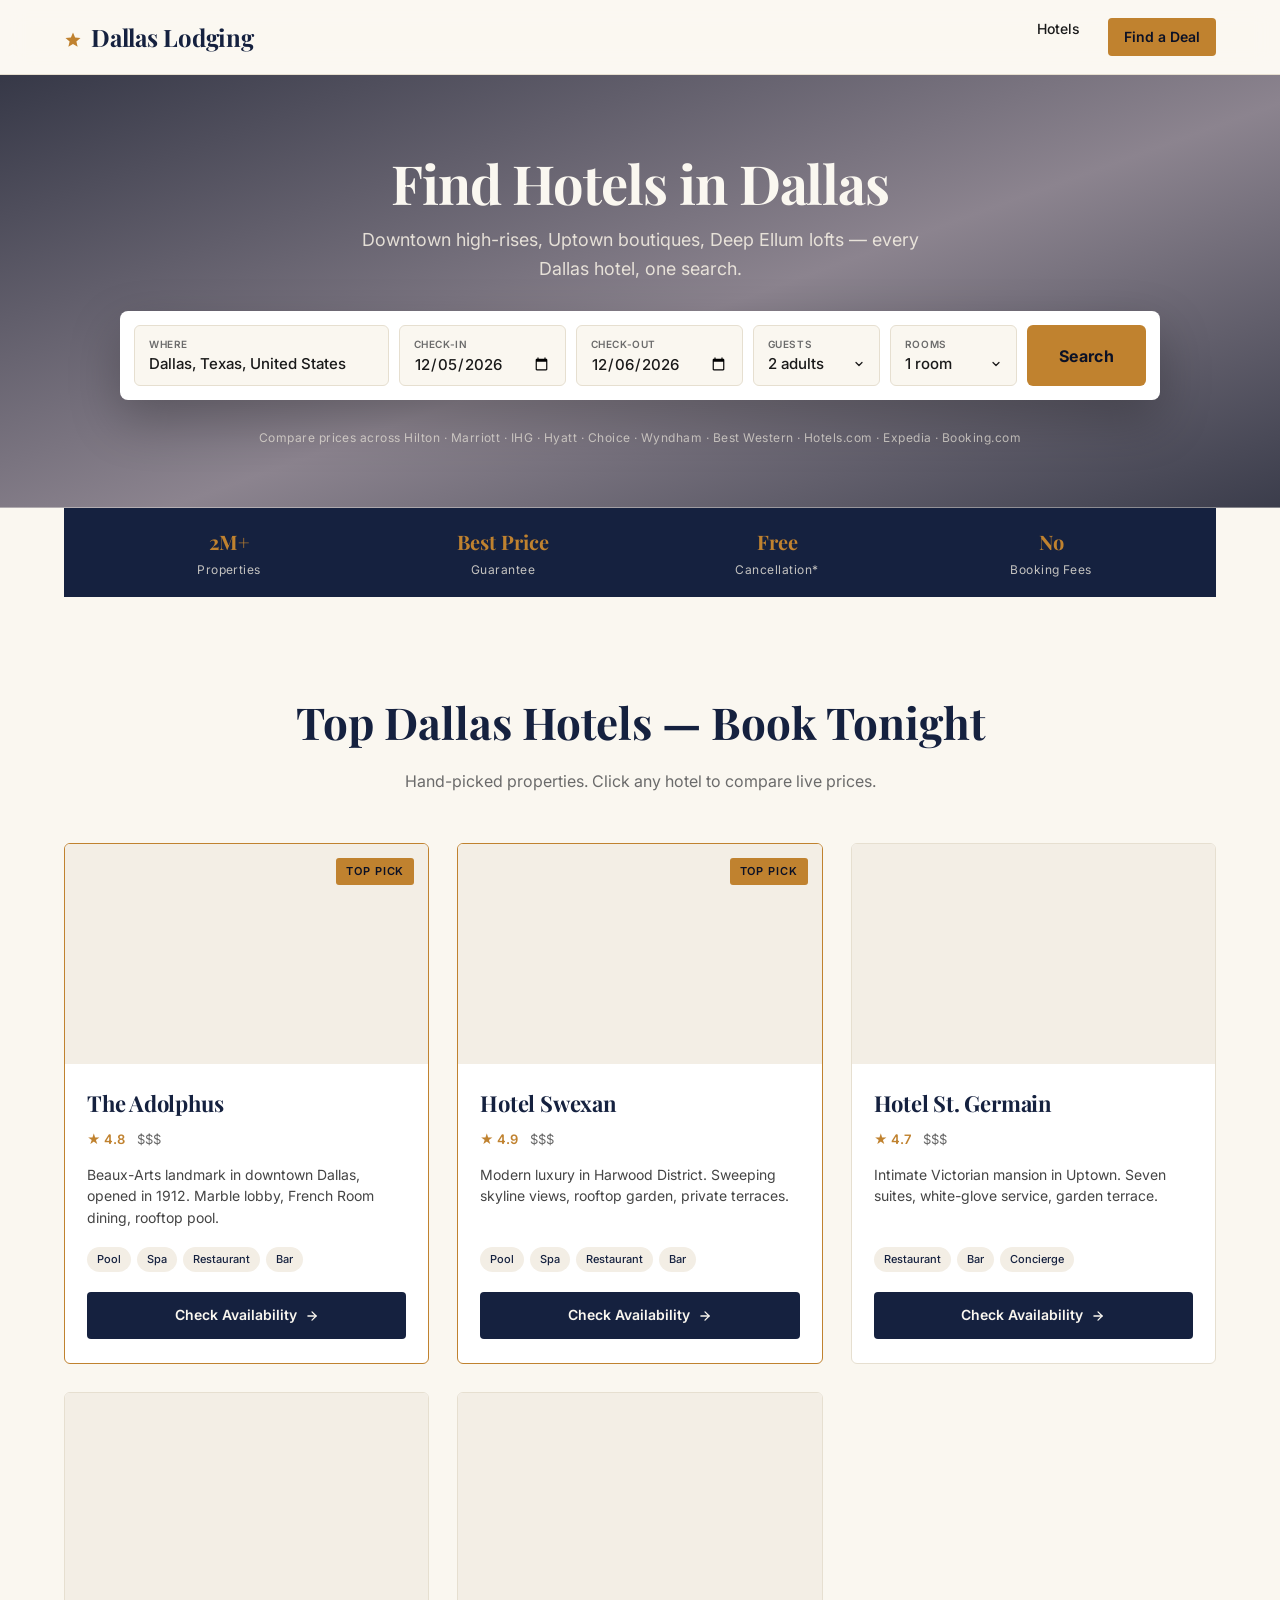
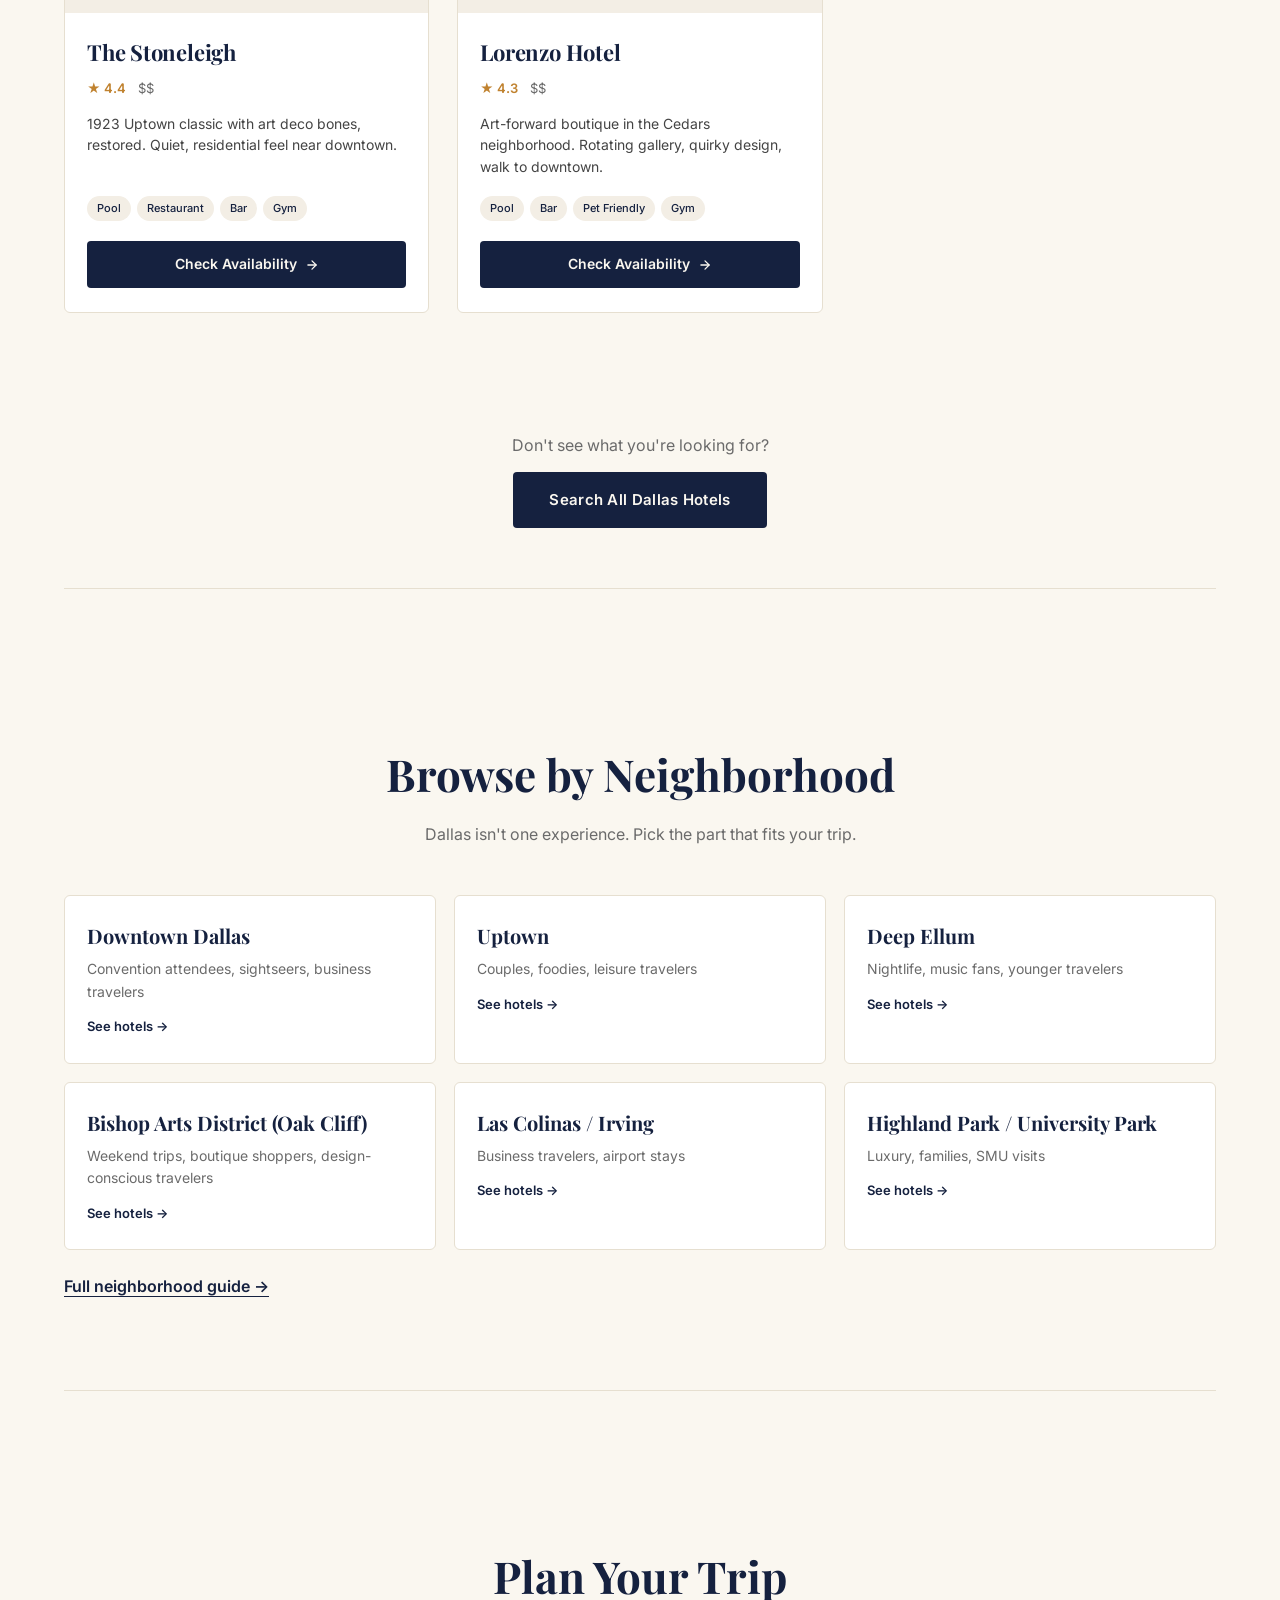
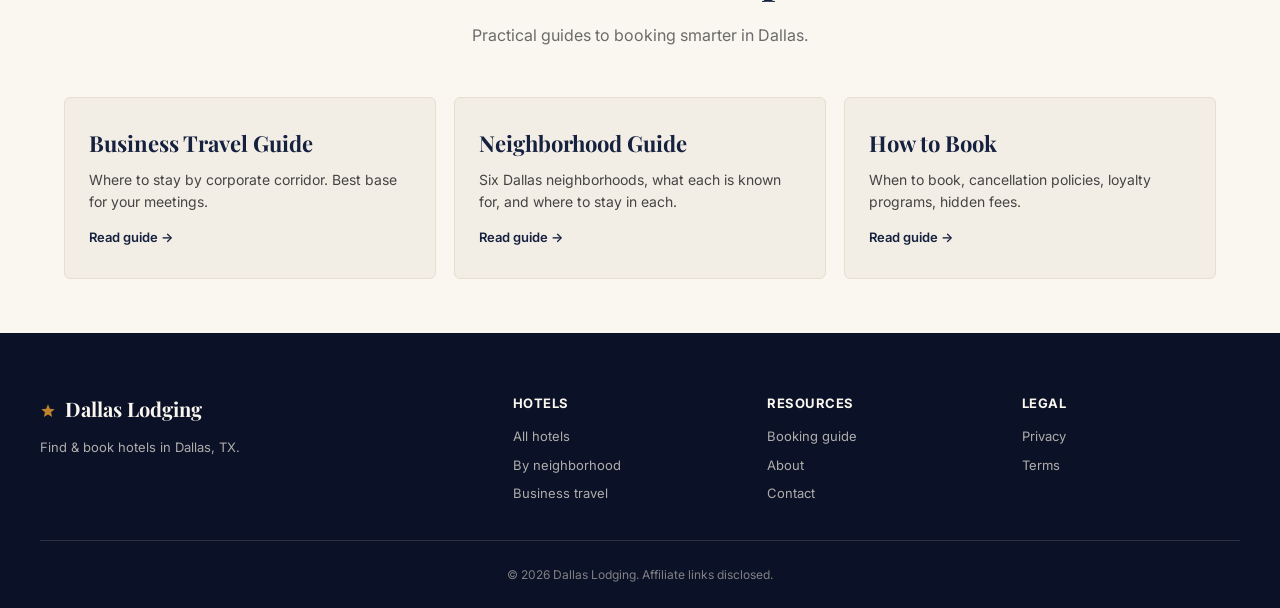
==== commit c1ad3b92: "Update: 2026-05-11 regenerate" ====
--- a/index.html
+++ b/index.html
@@ -13,7 +13,7 @@
 <body>
 <header class="nav">
   <div class="nav-inner">
-    <a href="index.html" class="brand">Dallas Lodging</a>
+    <a href="index.html" class="brand"><span class="brand-mark"><svg viewBox="0 0 24 24" fill="currentColor" aria-hidden="true"><path d="M12 17.27L18.18 21l-1.64-7.03L22 9.24l-7.19-.61L12 2 9.19 8.63 2 9.24l5.46 4.73L5.82 21z"/></svg></span>Dallas Lodging</a>
     <nav>
       <a href="index.html#hotels">Hotels</a>
       <a href="index.html#hotels" class="nav-cta">Find a Deal</a>
@@ -23,7 +23,7 @@
 <section class="hero">
   <div class="hero-inner">
     <h1>Find Hotels in Dallas</h1>
-    <p class="hero-sub">Compare prices across every major brand. Book in 30 seconds.</p>
+    <p class="hero-sub">Downtown high-rises, Uptown boutiques, Deep Ellum lofts — every Dallas hotel, one search.</p>
     <form class="search-form" id="search-form" action="https://www.booking.com/searchresults.html" method="get" target="_blank">
       <div class="search-row">
         <label class="search-field">
@@ -233,7 +233,7 @@
 <footer>
   <div class="footer-inner">
     <div class="footer-col">
-      <p class="footer-brand">Dallas Lodging</p>
+      <p class="footer-brand"><span class="brand-mark"><svg viewBox="0 0 24 24" fill="currentColor" aria-hidden="true"><path d="M12 17.27L18.18 21l-1.64-7.03L22 9.24l-7.19-.61L12 2 9.19 8.63 2 9.24l5.46 4.73L5.82 21z"/></svg></span>Dallas Lodging</p>
       <p class="footer-tag">Find &amp; book hotels in Dallas, TX.</p>
     </div>
     <div class="footer-col">
--- a/style.css
+++ b/style.css
@@ -8,6 +8,9 @@
   --ink: #1a1a1a;
   --muted: #6b6b6b;
   --line: #e7e2d6;
+  /* per-city theme hooks — overridden by the theme block appended at build time */
+  --hero-image: url('https://images.unsplash.com/photo-1564501049412-61c2a3083791?w=2000&q=80');
+  --hero-overlay: linear-gradient(135deg, rgba(8,18,42,0.82), rgba(15,29,58,0.68));
 }
 
 * { box-sizing: border-box; margin: 0; padding: 0; }
@@ -45,14 +48,22 @@
   color: var(--navy);
   letter-spacing: -0.01em;
 }
+.brand-mark {
+  display: inline-block;
+  color: var(--gold);
+  margin-right: 9px;
+  vertical-align: -2px;
+}
+.brand-mark svg { width: 18px; height: 18px; display: block; }
+.footer-brand .brand-mark svg { width: 16px; height: 16px; }
 .nav nav { display: flex; gap: 28px; font-size: 14px; font-weight: 500; }
 .nav nav a { color: var(--ink); }
 .nav nav a:hover { color: var(--navy); }
 
 .hero {
-  background:
-    linear-gradient(135deg, rgba(8,18,42,0.82), rgba(15,29,58,0.68)),
-    url('https://images.unsplash.com/photo-1564501049412-61c2a3083791?w=2000&q=80') center/cover;
+  background-image: var(--hero-overlay), var(--hero-image);
+  background-size: cover;
+  background-position: center;
   color: var(--cream);
   padding: 80px 24px 60px;
   text-align: center;
@@ -601,3 +612,17 @@
   .section-head { padding: 60px 0 32px; }
   .prose { padding: 60px 20px 80px; }
 }
+
+
+/* ===== per-city theme (generated) ===== */
+:root {
+  --navy: #15213f;
+  --navy-deep: #0b1126;
+  --sand: #f3eee5;
+  --cream: #faf7f0;
+  --gold: #c0822f;
+  --gold-soft: #d59a45;
+  --line: #e6dfd0;
+  --hero-image: url('https://images.unsplash.com/photo-1625950019503-cae6a7825762?w=2000&q=80');
+  --hero-overlay: linear-gradient(160deg, rgba(11,14,34,0.82) 0%, rgba(30,17,46,0.5) 55%, rgba(11,14,34,0.8) 100%);
+}
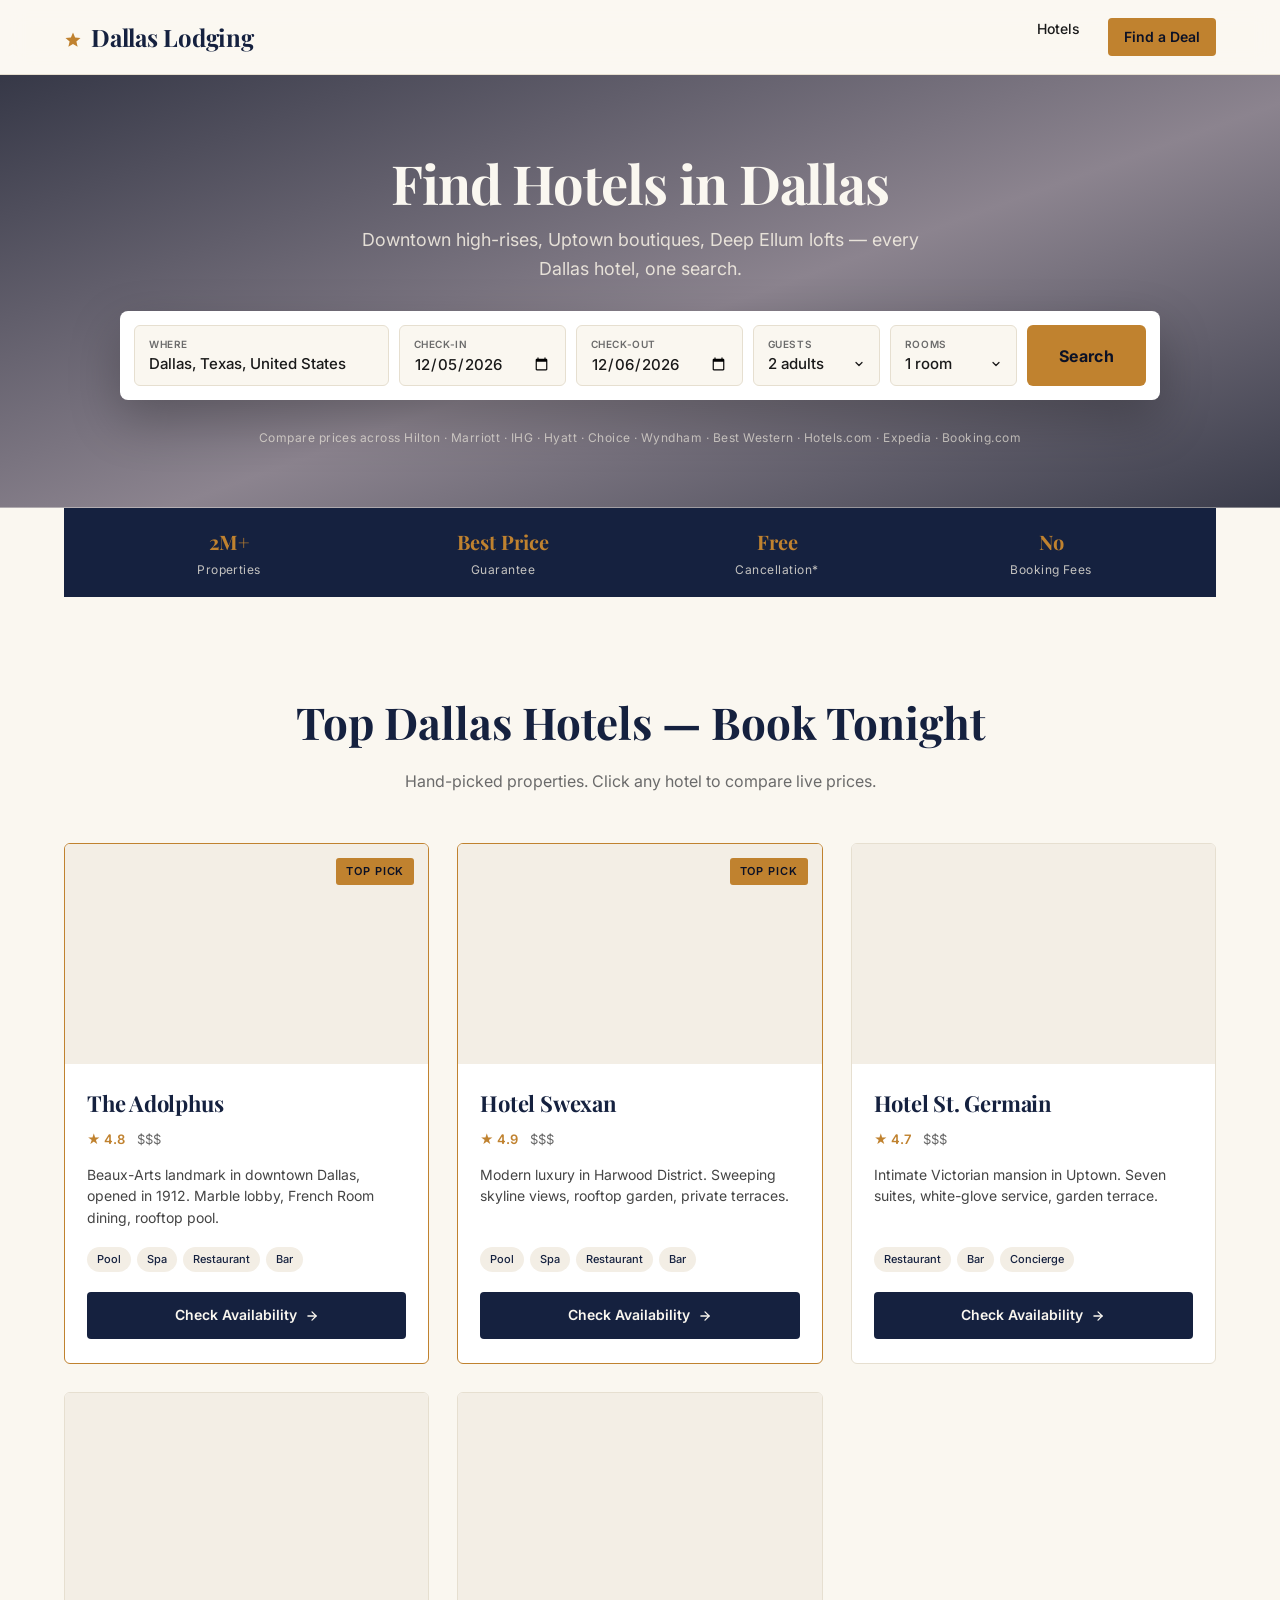
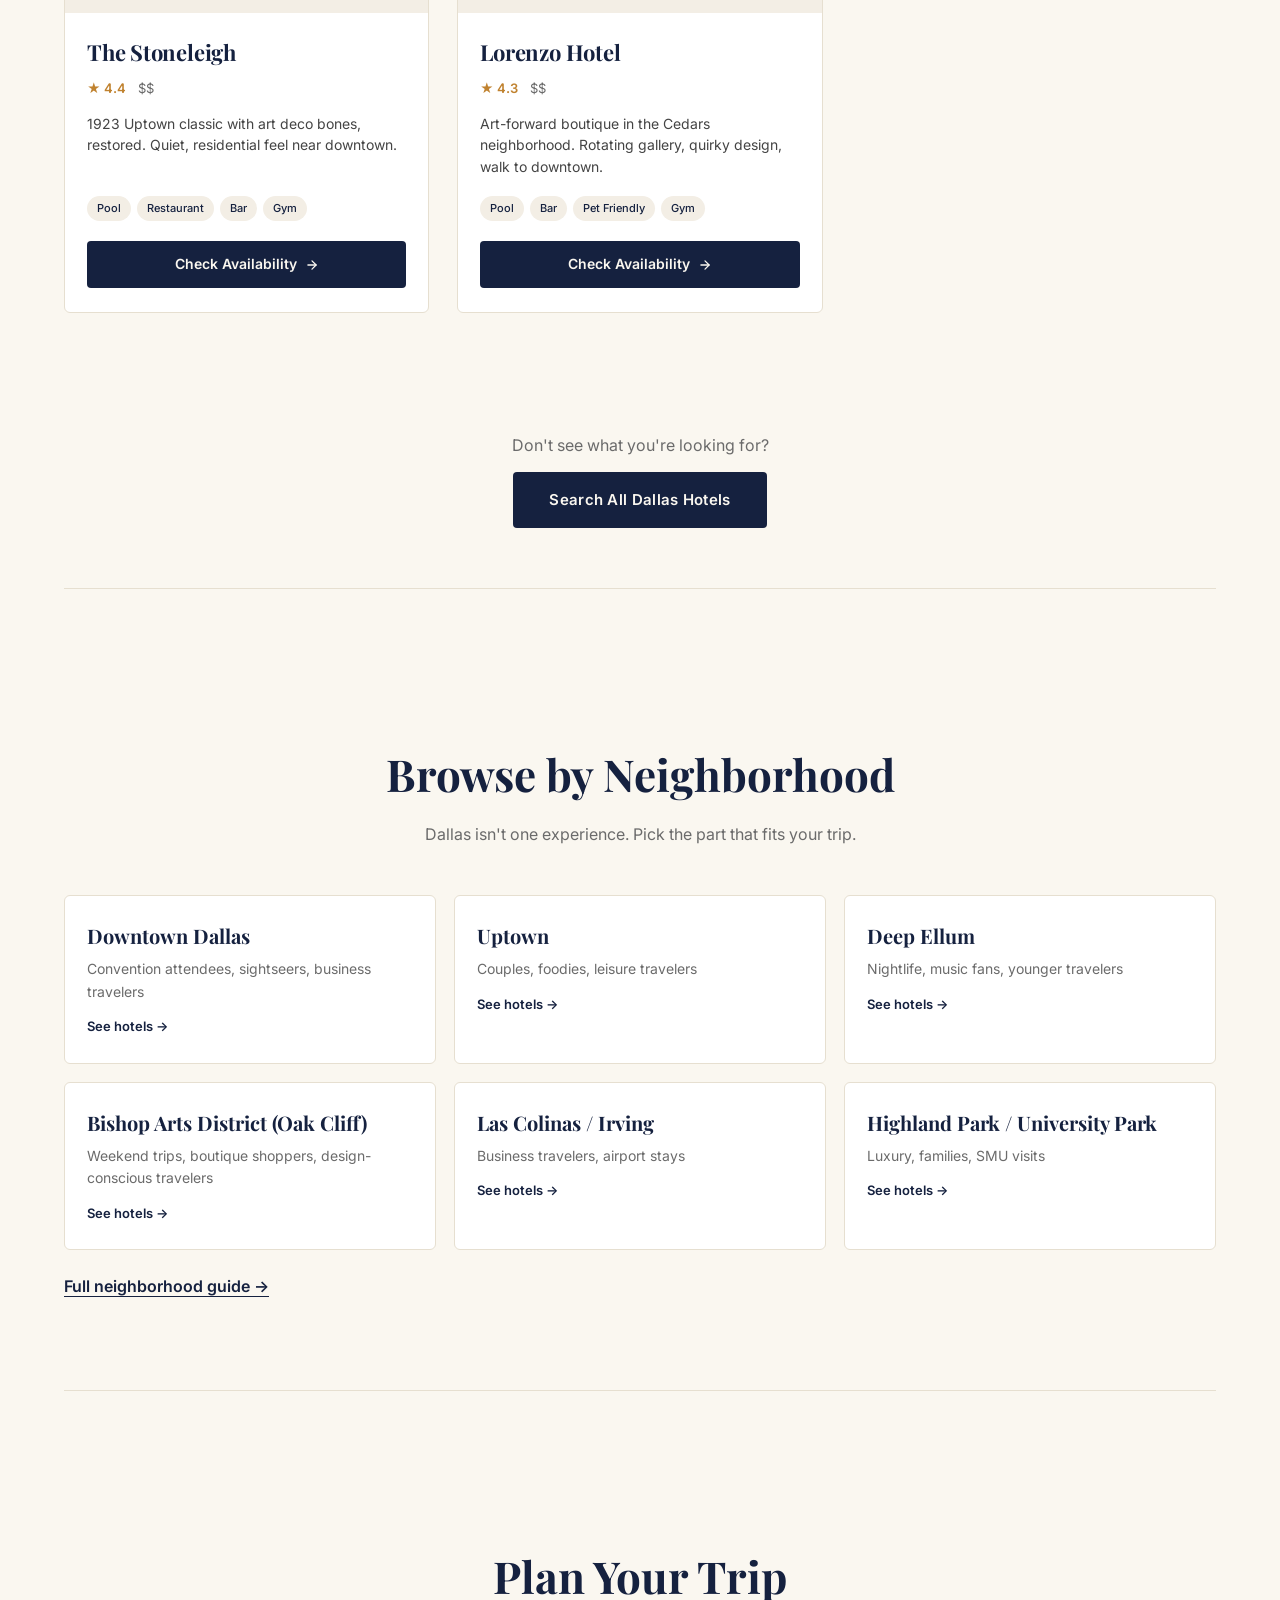
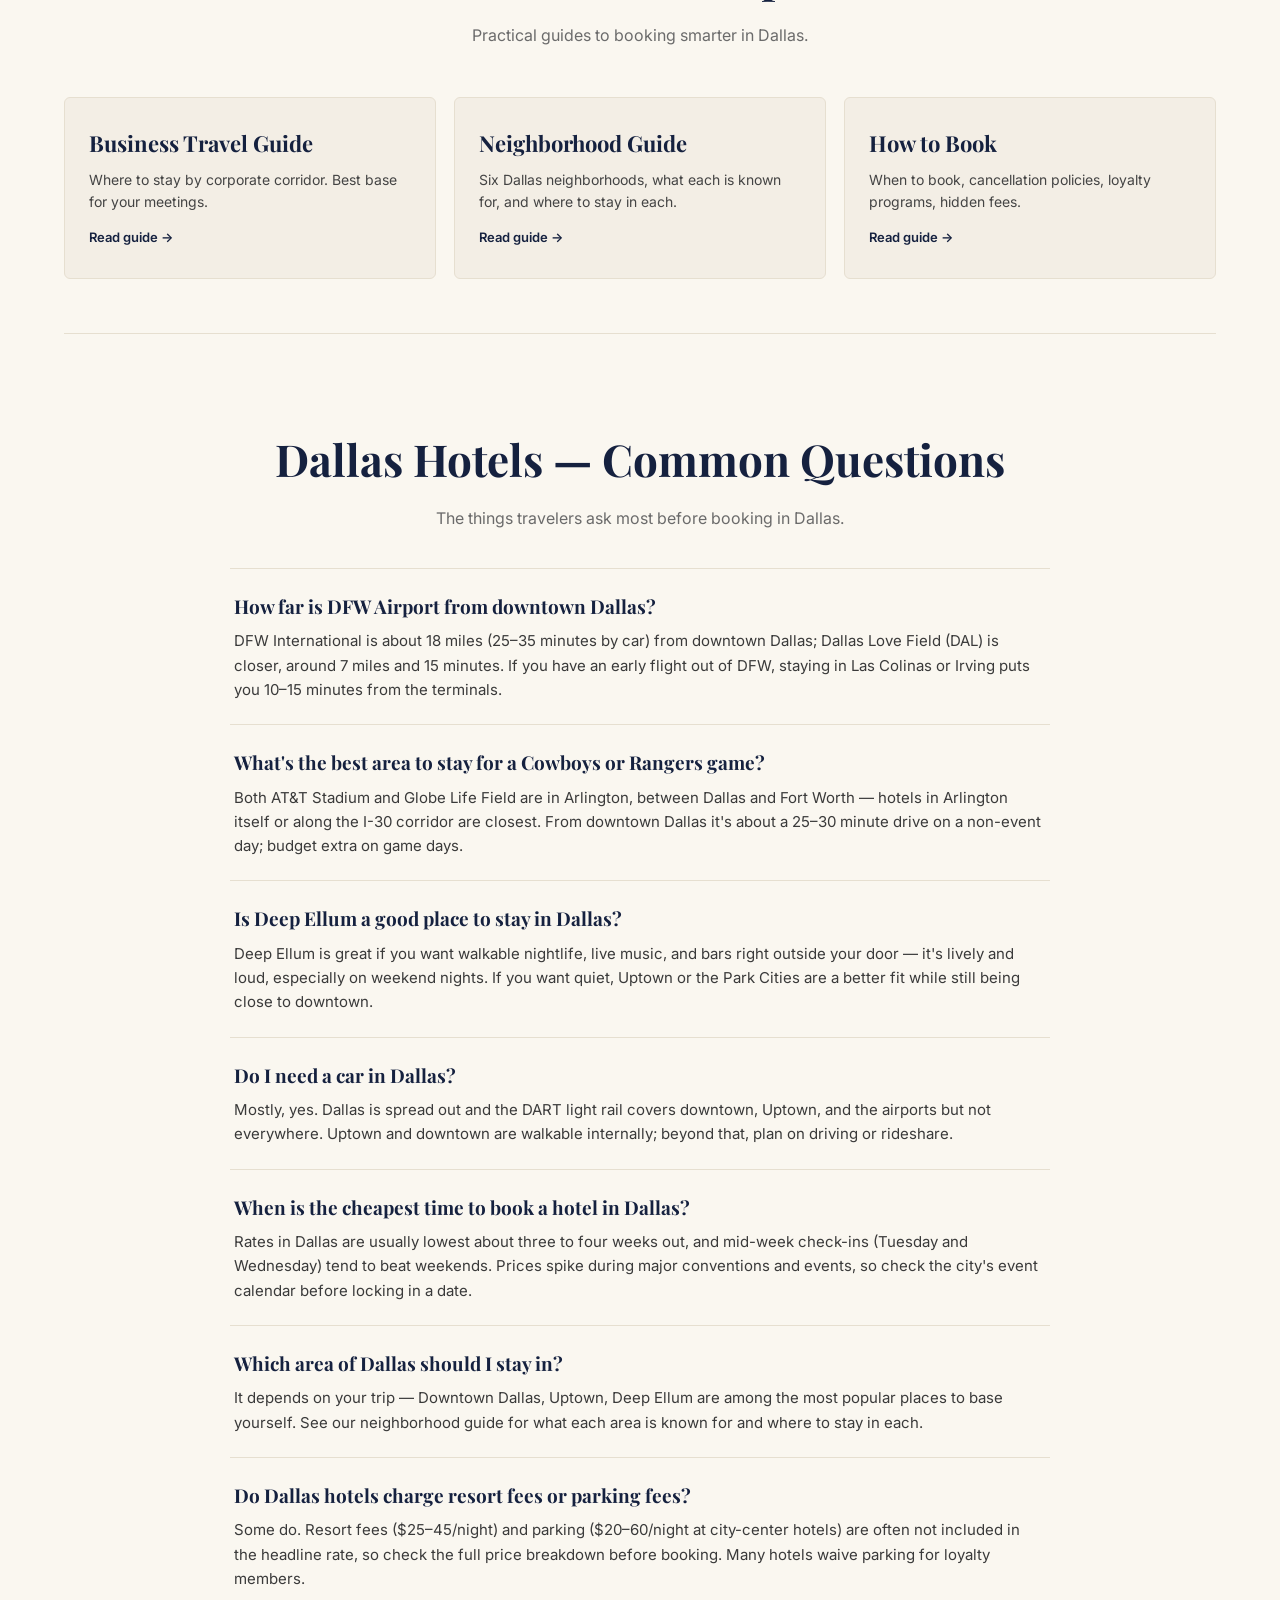
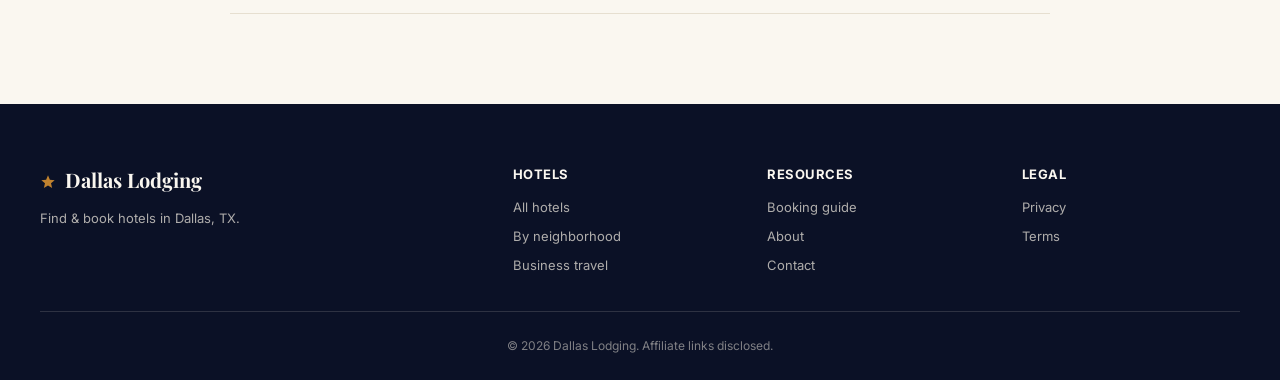
==== commit b99c0aa6: "Update: 2026-05-11 regenerate" ====
--- a/index.html
+++ b/index.html
@@ -5,10 +5,30 @@
 <meta name="viewport" content="width=device-width, initial-scale=1.0" />
 <title>Dallas Hotels — Compare Prices & Book | DallasLodging.com</title>
 <meta name="description" content="Find the best hotel deals in Dallas, TX. Compare prices across Hilton, Marriott, IHG, Hotels.com, Expedia, Booking.com and more. Book direct, save more." />
+<link rel="canonical" href="https://dallaslodging.com/" />
+<meta name="robots" content="index, follow, max-image-preview:large" />
+<meta name="theme-color" content="#c0822f" />
+<meta name="geo.region" content="US-TX" />
+<meta name="geo.placename" content="Dallas" />
+<meta property="og:type" content="website" />
+<meta property="og:site_name" content="Dallas Lodging" />
+<meta property="og:title" content="Dallas Hotels — Compare Prices & Book | DallasLodging.com" />
+<meta property="og:description" content="Find the best hotel deals in Dallas, TX. Compare prices across Hilton, Marriott, IHG, Hotels.com, Expedia, Booking.com and more. Book direct, save more." />
+<meta property="og:url" content="https://dallaslodging.com/" />
+<meta property="og:image" content="https://images.unsplash.com/photo-1625950019503-cae6a7825762?w=1200&q=80" />
+<meta name="twitter:card" content="summary_large_image" />
+<meta name="twitter:image" content="https://images.unsplash.com/photo-1625950019503-cae6a7825762?w=1200&q=80" />
+<meta name="twitter:title" content="Dallas Hotels — Compare Prices & Book | DallasLodging.com" />
+<meta name="twitter:description" content="Find the best hotel deals in Dallas, TX. Compare prices across Hilton, Marriott, IHG, Hotels.com, Expedia, Booking.com and more. Book direct, save more." />
 <link rel="preconnect" href="https://fonts.googleapis.com" />
 <link rel="preconnect" href="https://fonts.gstatic.com" crossorigin />
 <link href="https://fonts.googleapis.com/css2?family=Playfair+Display:wght@500;700&family=Inter:wght@400;500;600&display=swap" rel="stylesheet" />
 <link rel="stylesheet" href="style.css" />
+<script type="application/ld+json">{"@context":"https://schema.org","@type":"WebSite","name":"Dallas Lodging","url":"https://dallaslodging.com/"}</script>
+<script type="application/ld+json">{"@context":"https://schema.org","@type":"Organization","name":"Dallas Lodging","url":"https://dallaslodging.com/","description":"Hotel directory and price comparison for Dallas, TX."}</script>
+<script type="application/ld+json">{"@context":"https://schema.org","@type":"BreadcrumbList","itemListElement":[{"@type":"ListItem","position":1,"name":"Home","item":"https://dallaslodging.com/"}]}</script>
+<script type="application/ld+json">{"@context":"https://schema.org","@type":"ItemList","name":"Top hotels in Dallas","itemListElement":[{"@type":"ListItem","position":1,"item":{"@type":"Hotel","name":"The Adolphus","description":"Beaux-Arts landmark in downtown Dallas, opened in 1912. Marble lobby, French Room dining, rooftop pool.","image":"https://images.unsplash.com/photo-1566073771259-6a8506099945?w=800","priceRange":"$$$","address":{"@type":"PostalAddress","streetAddress":"1321 Commerce St","addressLocality":"Dallas","addressRegion":"TX","postalCode":"75202","addressCountry":"US"},"url":"https://dallaslodging.com/"}},{"@type":"ListItem","position":2,"item":{"@type":"Hotel","name":"Hotel Swexan","description":"Modern luxury in Harwood District. Sweeping skyline views, rooftop garden, private terraces.","image":"https://images.unsplash.com/photo-1551882547-ff40c63fe5fa?w=800","priceRange":"$$$","address":{"@type":"PostalAddress","streetAddress":"2575 McKinnon St","addressLocality":"Dallas","addressRegion":"TX","postalCode":"75201","addressCountry":"US"},"url":"https://dallaslodging.com/"}},{"@type":"ListItem","position":3,"item":{"@type":"Hotel","name":"Hotel St. Germain","description":"Intimate Victorian mansion in Uptown. Seven suites, white-glove service, garden terrace.","image":"https://images.unsplash.com/photo-1571896349842-33c89424de2d?w=800","priceRange":"$$$","address":{"@type":"PostalAddress","streetAddress":"2516 Maple Ave","addressLocality":"Dallas","addressRegion":"TX","postalCode":"75201","addressCountry":"US"},"url":"https://dallaslodging.com/"}},{"@type":"ListItem","position":4,"item":{"@type":"Hotel","name":"The Stoneleigh","description":"1923 Uptown classic with art deco bones, restored. Quiet, residential feel near downtown.","image":"https://images.unsplash.com/photo-1582719508461-905c673771fd?w=800","priceRange":"$$","address":{"@type":"PostalAddress","streetAddress":"2927 Maple Ave","addressLocality":"Dallas","addressRegion":"TX","postalCode":"75201","addressCountry":"US"},"url":"https://dallaslodging.com/"}},{"@type":"ListItem","position":5,"item":{"@type":"Hotel","name":"Lorenzo Hotel","description":"Art-forward boutique in the Cedars neighborhood. Rotating gallery, quirky design, walk to downtown.","image":"https://images.unsplash.com/photo-1611892440504-42a792e24d32?w=800","priceRange":"$$","address":{"@type":"PostalAddress","streetAddress":"1011 S Akard St","addressLocality":"Dallas","addressRegion":"TX","postalCode":"75215","addressCountry":"US"},"url":"https://dallaslodging.com/"}}]}</script>
+<script type="application/ld+json">{"@context":"https://schema.org","@type":"FAQPage","mainEntity":[{"@type":"Question","name":"How far is DFW Airport from downtown Dallas?","acceptedAnswer":{"@type":"Answer","text":"DFW International is about 18 miles (25–35 minutes by car) from downtown Dallas; Dallas Love Field (DAL) is closer, around 7 miles and 15 minutes. If you have an early flight out of DFW, staying in Las Colinas or Irving puts you 10–15 minutes from the terminals."}},{"@type":"Question","name":"What's the best area to stay for a Cowboys or Rangers game?","acceptedAnswer":{"@type":"Answer","text":"Both AT&T Stadium and Globe Life Field are in Arlington, between Dallas and Fort Worth — hotels in Arlington itself or along the I-30 corridor are closest. From downtown Dallas it's about a 25–30 minute drive on a non-event day; budget extra on game days."}},{"@type":"Question","name":"Is Deep Ellum a good place to stay in Dallas?","acceptedAnswer":{"@type":"Answer","text":"Deep Ellum is great if you want walkable nightlife, live music, and bars right outside your door — it's lively and loud, especially on weekend nights. If you want quiet, Uptown or the Park Cities are a better fit while still being close to downtown."}},{"@type":"Question","name":"Do I need a car in Dallas?","acceptedAnswer":{"@type":"Answer","text":"Mostly, yes. Dallas is spread out and the DART light rail covers downtown, Uptown, and the airports but not everywhere. Uptown and downtown are walkable internally; beyond that, plan on driving or rideshare."}},{"@type":"Question","name":"When is the cheapest time to book a hotel in Dallas?","acceptedAnswer":{"@type":"Answer","text":"Rates in Dallas are usually lowest about three to four weeks out, and mid-week check-ins (Tuesday and Wednesday) tend to beat weekends. Prices spike during major conventions and events, so check the city's event calendar before locking in a date."}},{"@type":"Question","name":"Which area of Dallas should I stay in?","acceptedAnswer":{"@type":"Answer","text":"It depends on your trip — Downtown Dallas, Uptown, Deep Ellum are among the most popular places to base yourself. See our neighborhood guide for what each area is known for and where to stay in each."}},{"@type":"Question","name":"Do Dallas hotels charge resort fees or parking fees?","acceptedAnswer":{"@type":"Answer","text":"Some do. Resort fees ($25–45/night) and parking ($20–60/night at city-center hotels) are often not included in the headline rate, so check the full price breakdown before booking. Many hotels waive parking for loyalty members."}}]}</script>
 </head>
 <body>
 <header class="nav">
@@ -207,6 +227,43 @@
         <p>When to book, cancellation policies, loyalty programs, hidden fees.</p>
         <span class="hood-link">Read guide &rarr;</span>
       </a>
+    </div>
+  </section>
+
+  <section class="faq" id="faq">
+    <div class="section-head">
+      <h2>Dallas Hotels — Common Questions</h2>
+      <p>The things travelers ask most before booking in Dallas.</p>
+    </div>
+    <div class="faq-list">
+    <div class="faq-item">
+      <h3>How far is DFW Airport from downtown Dallas?</h3>
+      <p>DFW International is about 18 miles (25–35 minutes by car) from downtown Dallas; Dallas Love Field (DAL) is closer, around 7 miles and 15 minutes. If you have an early flight out of DFW, staying in Las Colinas or Irving puts you 10–15 minutes from the terminals.</p>
+    </div>
+    <div class="faq-item">
+      <h3>What's the best area to stay for a Cowboys or Rangers game?</h3>
+      <p>Both AT&T Stadium and Globe Life Field are in Arlington, between Dallas and Fort Worth — hotels in Arlington itself or along the I-30 corridor are closest. From downtown Dallas it's about a 25–30 minute drive on a non-event day; budget extra on game days.</p>
+    </div>
+    <div class="faq-item">
+      <h3>Is Deep Ellum a good place to stay in Dallas?</h3>
+      <p>Deep Ellum is great if you want walkable nightlife, live music, and bars right outside your door — it's lively and loud, especially on weekend nights. If you want quiet, Uptown or the Park Cities are a better fit while still being close to downtown.</p>
+    </div>
+    <div class="faq-item">
+      <h3>Do I need a car in Dallas?</h3>
+      <p>Mostly, yes. Dallas is spread out and the DART light rail covers downtown, Uptown, and the airports but not everywhere. Uptown and downtown are walkable internally; beyond that, plan on driving or rideshare.</p>
+    </div>
+    <div class="faq-item">
+      <h3>When is the cheapest time to book a hotel in Dallas?</h3>
+      <p>Rates in Dallas are usually lowest about three to four weeks out, and mid-week check-ins (Tuesday and Wednesday) tend to beat weekends. Prices spike during major conventions and events, so check the city's event calendar before locking in a date.</p>
+    </div>
+    <div class="faq-item">
+      <h3>Which area of Dallas should I stay in?</h3>
+      <p>It depends on your trip — Downtown Dallas, Uptown, Deep Ellum are among the most popular places to base yourself. See our neighborhood guide for what each area is known for and where to stay in each.</p>
+    </div>
+    <div class="faq-item">
+      <h3>Do Dallas hotels charge resort fees or parking fees?</h3>
+      <p>Some do. Resort fees ($25–45/night) and parking ($20–60/night at city-center hotels) are often not included in the headline rate, so check the full price breakdown before booking. Many hotels waive parking for loyalty members.</p>
+    </div>
     </div>
   </section>
 </main>
--- a/style.css
+++ b/style.css
@@ -553,6 +553,37 @@
 .prose .back { margin-top: 48px; font-weight: 500; }
 .prose .back a { text-decoration: none; }
 
+.breadcrumb {
+  font-size: 13px;
+  color: var(--muted);
+  margin-bottom: 22px;
+  letter-spacing: 0.01em;
+}
+.breadcrumb a { color: var(--navy); text-decoration: none; }
+.breadcrumb a:hover { text-decoration: underline; text-underline-offset: 3px; }
+.breadcrumb span { margin: 0 8px; opacity: 0.5; }
+.breadcrumb span[aria-current] { margin: 0; opacity: 1; color: var(--muted); }
+
+.faq {
+  padding: 30px 0 90px;
+  border-top: 1px solid var(--line);
+}
+.faq .section-head { padding: 60px 0 36px; }
+.faq-list { max-width: 820px; margin: 0 auto; }
+.faq-item {
+  border-bottom: 1px solid var(--line);
+  padding: 22px 4px;
+}
+.faq-item:first-child { border-top: 1px solid var(--line); }
+.faq-item h3 {
+  font-family: 'Playfair Display', serif;
+  font-size: 19px;
+  font-weight: 700;
+  color: var(--navy);
+  margin-bottom: 8px;
+}
+.faq-item p { color: #3a3a3a; font-size: 15px; line-height: 1.62; }
+
 .tiers {
   display: grid;
   grid-template-columns: repeat(auto-fit, minmax(260px, 1fr));
